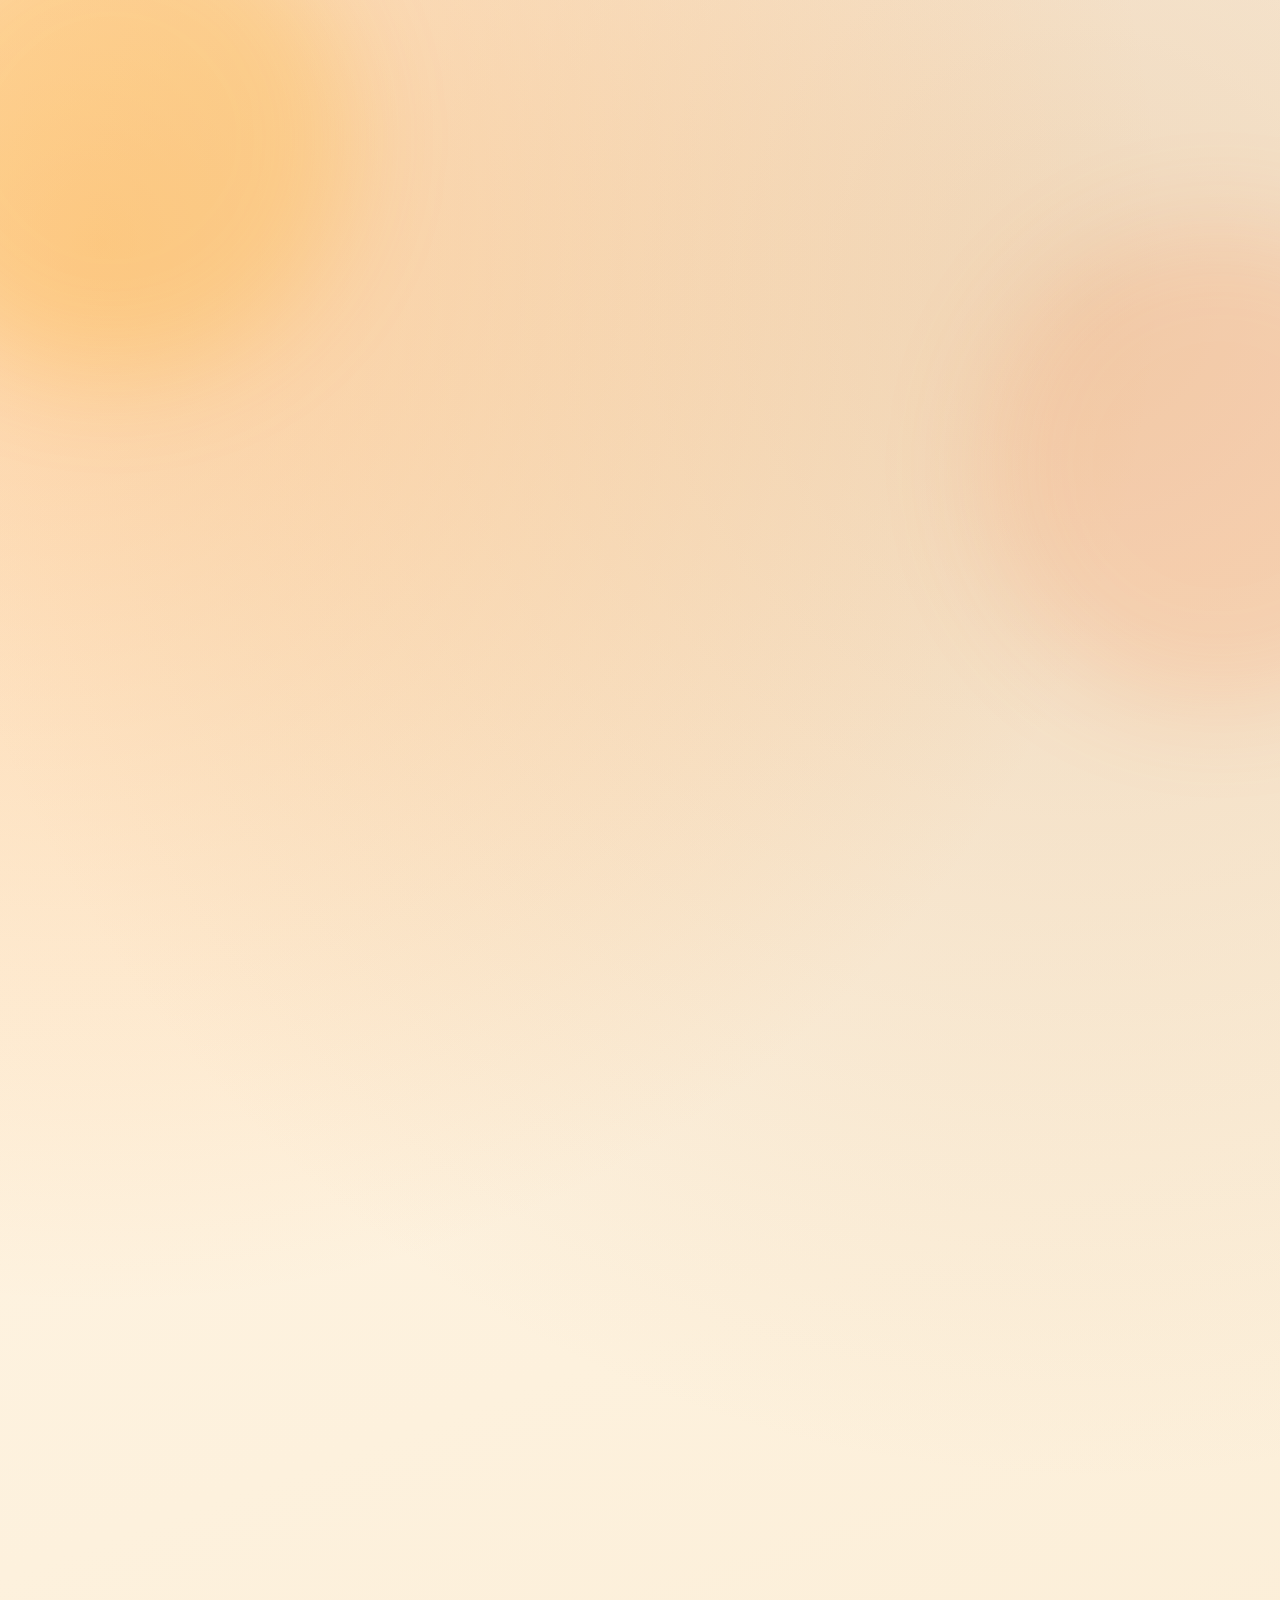
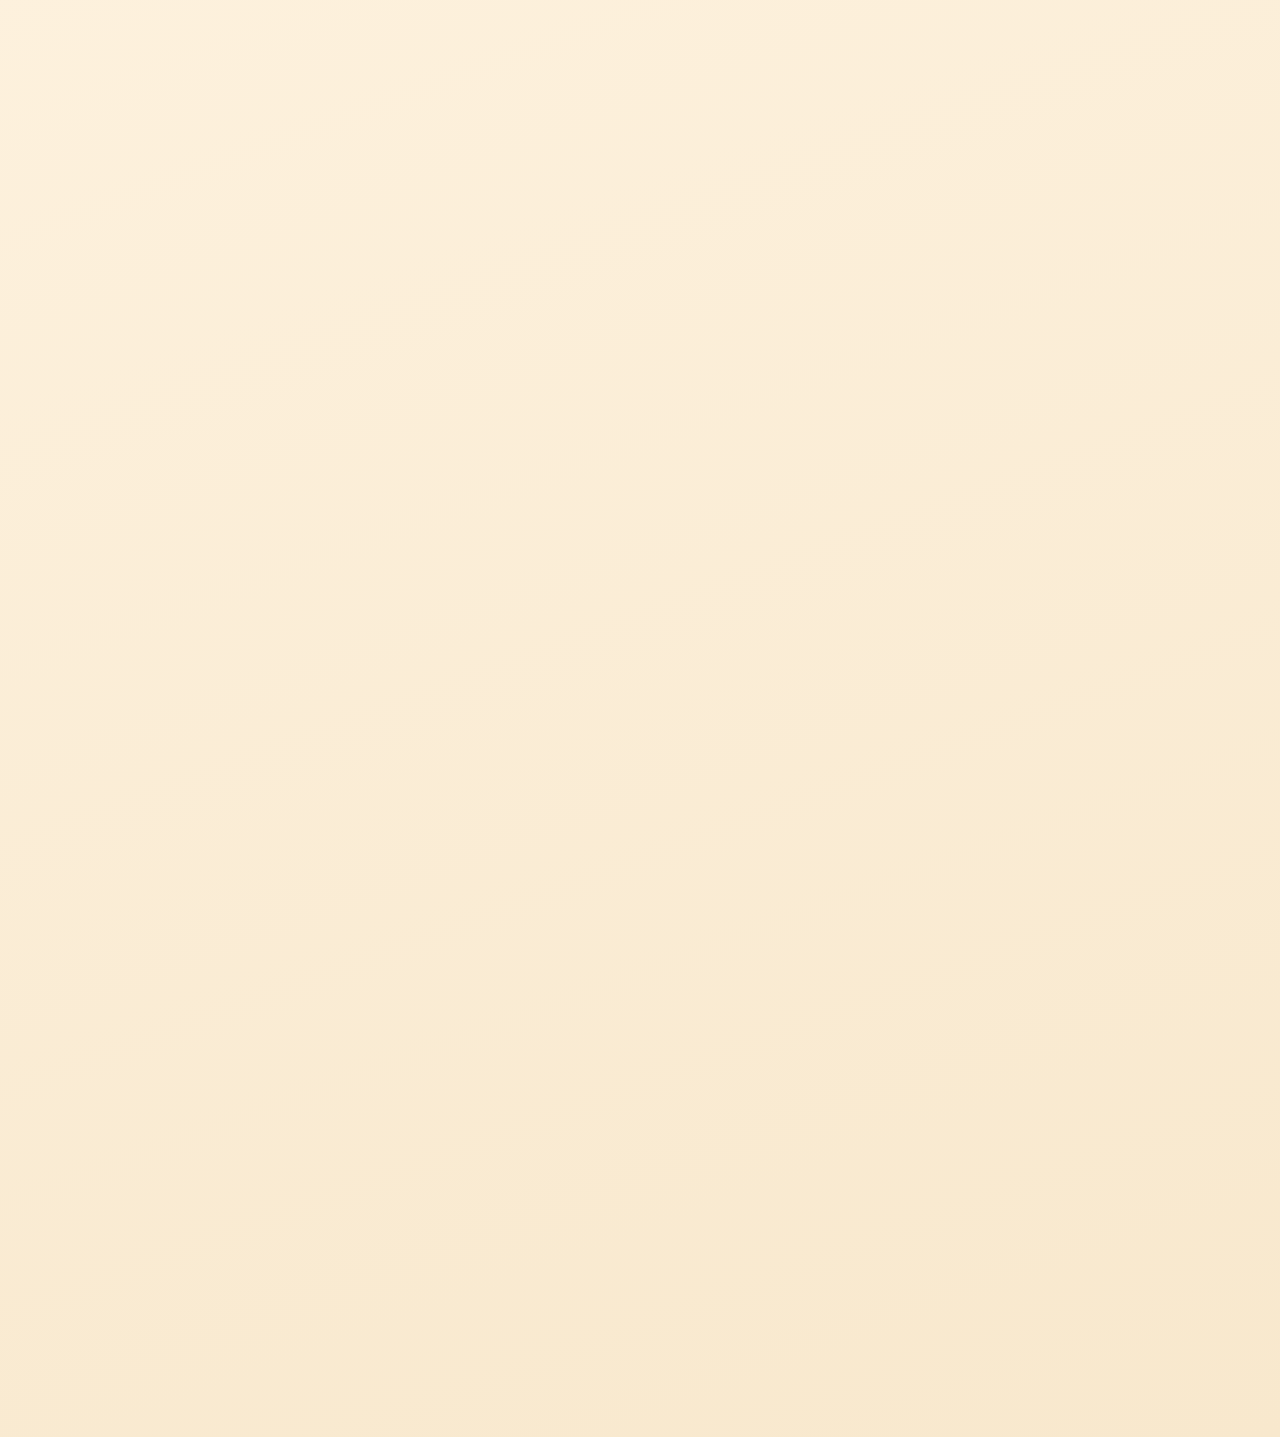
==== hatchi/index.html @ aef92189 "Update Hatchi site with new branding, banner, and social links" ====
<!DOCTYPE html>
<html lang="en">
<head>
  <meta charset="UTF-8" />
  <meta name="viewport" content="width=device-width, initial-scale=1.0" />
  <title>Hatchi | Grow your goals. Evolve your hatchi.</title>
  <meta name="description" content="Turn your goals into real progress—and bring your friends along for the ride. Watch your hatchi evolve as you stay consistent." />
  <meta property="og:title" content="Hatchi" />
  <meta property="og:description" content="Your hatchi grows when you do. Commit to daily goals, share with friends, and unlock unique traits through consistency." />
  <meta property="og:type" content="website" />
  <meta property="og:image" content="../favicon.svg" />
  <link rel="icon" href="../favicon.svg" type="image/svg+xml" />
  <link rel="preconnect" href="https://fonts.googleapis.com" />
  <link rel="preconnect" href="https://fonts.gstatic.com" crossorigin />
  <link href="https://fonts.googleapis.com/css2?family=Fredoka:wght@600;700&family=Outfit:wght@400;600;700&display=swap" rel="stylesheet" />
  <link rel="stylesheet" href="styles.css" />
</head>
<body>
  <div class="sky-glow sky-glow-a"></div>
  <div class="sky-glow sky-glow-b"></div>

  <header class="site-header reveal">
    <a class="brand" href="./">
      <span class="brand-orb"></span>
      <span>Hatchi</span>
    </a>
    <nav class="site-nav">
      <a href="./" aria-current="page">Home</a>
      <a href="support/">Support</a>
      <a class="nav-cta" href="#download">Download</a>
    </nav>
  </header>

  <main>
    <section class="hero reveal">
      <p class="eyebrow">A social goal app that grows with you</p>
      <h1>Grow your goals. Evolve your hatchi.</h1>
      <p class="hero-copy">
        Turn your goals into real progress—and bring your friends along for the ride. Watch your hatchi evolve as you stay consistent, unlock unique traits through streaks, and build momentum together.
      </p>
      <div class="hero-actions">
        <a class="btn btn-primary" id="download-android" href="https://play.google.com/store/apps/details?id=com.hatchipetpal.hatchi" target="_blank" rel="noopener noreferrer">
          Download on Android
        </a>
        <a class="btn btn-secondary" id="download-ios" href="https://testflight.apple.com/join/kSZgfY25" target="_blank" rel="noopener noreferrer">Join iOS TestFlight</a>
        <a class="btn btn-secondary" href="support/">Get Support</a>
      </div>
      <figure class="hero-banner">
        <img class="shot-image" src="../assets/images/ad1.png" alt="Hatchi main banner" loading="lazy" />
      </figure>
      <div class="hero-stat-grid">
        <article class="hero-stat">
          <h3>Commit</h3>
          <p>Turn goals into daily progress you can actually sustain.</p>
        </article>
        <article class="hero-stat">
          <h3>Share</h3>
          <p>Invite friends into shared goals and stay accountable together.</p>
        </article>
        <article class="hero-stat">
          <h3>Evolve</h3>
          <p>Your hatchi unlocks unique traits as your streaks get stronger.</p>
        </article>
      </div>
    </section>

    <section class="section reveal" id="your-journey">
      <div class="section-heading">
        <p class="eyebrow">Your journey</p>
        <h2>Build your streak</h2>
      </div>
      <div class="timeline">
        <article>
          <span>1</span>
          <h3>Create your daily goals</h3>
          <p>Build your daily list with routines and priorities that fit your real life.</p>
        </article>
        <article>
          <span>2</span>
          <h3>Invite friends</h3>
          <p>Share progress, celebrate completions, and keep each other accountable.</p>
        </article>
        <article>
          <span>3</span>
          <h3>Unlock hatchi traits</h3>
          <p>Your hatchi changes physically as you complete goals and level up.</p>
        </article>
        <article>
          <span>4</span>
          <h3>Earn room rewards</h3>
          <p>Complete daily tasks to unlock furniture and customize your space.</p>
        </article>
      </div>
    </section>

    <section class="section reveal" id="features">
      <div class="section-heading">
        <p class="eyebrow">Core features</p>
        <h2>Built for motivation that lasts</h2>
      </div>
      <div class="feature-grid">
        <article class="feature-card">
          <h3>Goal commitment</h3>
          <p>Create focused daily tasks, build streaks, and turn intent into action.</p>
        </article>
        <article class="feature-card">
          <h3>Social accountability</h3>
          <p>Share goals with friends so your progress is visible and supported.</p>
        </article>
        <article class="feature-card">
          <h3>Hatchi evolution system</h3>
          <p>Your companion changes physically as you complete goals and level up.</p>
        </article>
        <article class="feature-card">
          <h3>Room rewards</h3>
          <p>Daily consistency unlocks furniture and styles to customize your space.</p>
        </article>
      </div>
    </section>

    <section class="section reveal" id="screenshots">
      <div class="section-heading">
        <p class="eyebrow">Preview</p>
        <h2>Drop your screenshots here</h2>
      </div>
      <p class="section-intro">
        Replace these cards with your real app captures when ready.
      </p>
      <div class="gallery-grid">
        <figure class="shot-card">
          <div class="shot-placeholder">Hero screenshot</div>
          <figcaption>Home dashboard and daily flow</figcaption>
        </figure>
        <figure class="shot-card">
          <div class="shot-placeholder">Feature screenshot</div>
          <figcaption>Shared goals and social progress</figcaption>
        </figure>
        <figure class="shot-card">
          <div class="shot-placeholder">Feature screenshot</div>
          <figcaption>Hatchi evolution and trait unlocks</figcaption>
        </figure>
        <figure class="shot-card">
          <div class="shot-placeholder">Feature screenshot</div>
          <figcaption>Room customization rewards</figcaption>
        </figure>
      </div>
    </section>

    <section class="final-cta reveal">
      <h2>Build momentum with your people and your hatchi.</h2>
      <p>Start with one goal today and let your hatchi grow with every completion.</p>
      <div class="hero-actions">
        <a class="btn btn-primary" href="https://play.google.com/store/apps/details?id=com.hatchipetpal.hatchi" target="_blank" rel="noopener noreferrer">Get Hatchi on Android</a>
        <a class="btn btn-secondary" href="https://testflight.apple.com/join/kSZgfY25" target="_blank" rel="noopener noreferrer">Join iOS TestFlight</a>
      </div>
    </section>
  </main>

  <footer class="site-footer reveal">
    <p>Hatchi</p>
    <nav>
      <a href="support/">Support</a>
      <a href="privacy/">Privacy</a>
      <a href="terms/">Terms</a>
      <a href="https://www.instagram.com/hatchistudio/" target="_blank" rel="noopener noreferrer">Instagram</a>
      <a href="https://www.reddit.com/user/HatchiStudio/" target="_blank" rel="noopener noreferrer">Reddit</a>
    </nav>
  </footer>

  <script src="script.js"></script>
</body>
</html>
---- hatchi/styles.css ----
:root {
  --ink: #742e0d;
  --ink-soft: #8b3e16;
  --cream: #f5eedc;
  --sand: #fff8ea;
  --honey: #d4a574;
  --sun: #fca145;
  --ember: #ff7c3a;
  --card-shadow: 0 18px 50px rgba(116, 46, 13, 0.12);
  --line: rgba(116, 46, 13, 0.15);
}

* {
  box-sizing: border-box;
}

html,
body {
  margin: 0;
  padding: 0;
  min-height: 100%;
}

body {
  font-family: "Outfit", "Segoe UI", sans-serif;
  color: var(--ink);
  background:
    radial-gradient(circle at 8% 8%, rgba(252, 161, 69, 0.4), transparent 35%),
    radial-gradient(circle at 85% 10%, rgba(212, 165, 116, 0.35), transparent 40%),
    linear-gradient(160deg, #fff6e8 0%, #fdf1dd 45%, #f8e8cd 100%);
  line-height: 1.45;
  overflow-x: hidden;
}

h1,
h2,
h3,
.brand,
.btn,
.site-nav a {
  font-family: "Fredoka", "Trebuchet MS", sans-serif;
  font-weight: 700;
  letter-spacing: 0.01em;
}

a {
  color: inherit;
}

.sky-glow {
  position: fixed;
  width: 42vw;
  max-width: 480px;
  aspect-ratio: 1 / 1;
  border-radius: 999px;
  pointer-events: none;
  z-index: -1;
  filter: blur(50px);
  opacity: 0.5;
}

.sky-glow-a {
  top: -8vw;
  left: -10vw;
  background: rgba(255, 166, 0, 0.4);
}

.sky-glow-b {
  top: 25vh;
  right: -14vw;
  background: rgba(255, 124, 58, 0.33);
}

.site-header {
  width: min(1100px, 92vw);
  margin: 1.3rem auto 0;
  padding: 0.65rem 1rem;
  border: 1px solid var(--line);
  border-radius: 999px;
  display: flex;
  justify-content: space-between;
  align-items: center;
  background: rgba(255, 248, 234, 0.88);
  backdrop-filter: blur(6px);
}

.brand {
  display: inline-flex;
  align-items: center;
  gap: 0.6rem;
  text-decoration: none;
  font-size: 1.05rem;
}

.brand-orb {
  width: 1rem;
  height: 1rem;
  border-radius: 999px;
  background-image: url("../assets/images/app_icon.png");
  background-size: cover;
  background-position: center;
  box-shadow: 0 0 0 6px rgba(252, 161, 69, 0.18);
  border: 1px solid rgba(255, 255, 255, 0.92);
}

.site-nav {
  display: inline-flex;
  align-items: center;
  gap: 0.9rem;
}

.site-nav a {
  text-decoration: none;
  font-size: 0.95rem;
}

.site-nav a[aria-current="page"] {
  color: var(--ink-soft);
}

.nav-cta {
  background: var(--ink);
  color: #fff;
  padding: 0.55rem 0.95rem;
  border-radius: 999px;
}

main {
  width: min(1100px, 92vw);
  margin: 1.25rem auto 3rem;
}

.hero {
  background: linear-gradient(180deg, rgba(255, 252, 246, 0.95), rgba(255, 245, 226, 0.92));
  border: 1px solid var(--line);
  border-radius: 28px;
  box-shadow: var(--card-shadow);
  padding: clamp(1.5rem, 2vw, 2.2rem);
}

.eyebrow {
  margin: 0;
  text-transform: uppercase;
  letter-spacing: 0.08em;
  font-size: 0.8rem;
  color: var(--ink-soft);
  font-weight: 700;
}

h1 {
  margin: 0.55rem 0 0;
  font-size: clamp(2rem, 4vw, 3.6rem);
  line-height: 1.02;
  max-width: 16ch;
}

.hero-copy {
  margin: 1rem 0 0;
  font-size: clamp(1rem, 1.45vw, 1.18rem);
  max-width: 56ch;
}

.hero-actions {
  margin-top: 1.2rem;
  display: flex;
  flex-wrap: wrap;
  gap: 0.8rem;
}

.hero-banner {
  margin: 1rem 0 0;
}

.btn {
  text-decoration: none;
  border-radius: 12px;
  padding: 0.72rem 1.1rem;
  display: inline-flex;
  align-items: center;
  justify-content: center;
  border: 2px solid transparent;
}

.btn-primary {
  color: #fff;
  background: linear-gradient(130deg, var(--ink), #8f3b10);
}

.btn-primary:hover,
.btn-primary:focus-visible {
  transform: translateY(-1px);
}

.btn-secondary {
  border-color: var(--ink);
  background: rgba(255, 255, 255, 0.62);
}

.hero-stat-grid {
  margin-top: 1.2rem;
  display: grid;
  grid-template-columns: repeat(3, minmax(0, 1fr));
  gap: 0.8rem;
}

.hero-stat {
  border: 1px solid var(--line);
  border-radius: 18px;
  background: rgba(255, 255, 255, 0.82);
  padding: 0.9rem;
}

.hero-stat h3 {
  margin: 0;
  font-size: 1rem;
}

.hero-stat p {
  margin: 0.45rem 0 0;
  font-size: 0.94rem;
}

.section {
  margin-top: 1.4rem;
  border: 1px solid var(--line);
  border-radius: 26px;
  background: rgba(255, 249, 238, 0.9);
  box-shadow: var(--card-shadow);
  padding: clamp(1.3rem, 2vw, 2rem);
}

.section-heading h2 {
  margin: 0.35rem 0 0;
  font-size: clamp(1.4rem, 2.4vw, 2.3rem);
}

.timeline {
  margin-top: 1rem;
  display: grid;
  grid-template-columns: repeat(2, minmax(0, 1fr));
  gap: 0.9rem;
}

.timeline article {
  border-radius: 16px;
  border: 1px solid var(--line);
  background: #fff;
  padding: 0.9rem;
}

.timeline span {
  width: 2rem;
  height: 2rem;
  border-radius: 999px;
  background: linear-gradient(135deg, var(--sun), var(--ember));
  color: #fff;
  font-family: "Fredoka", "Trebuchet MS", sans-serif;
  display: inline-flex;
  align-items: center;
  justify-content: center;
}

.timeline h3 {
  margin: 0.65rem 0 0;
  font-size: 1.08rem;
}

.timeline p {
  margin: 0.45rem 0 0;
}

.feature-grid {
  margin-top: 1rem;
  display: grid;
  grid-template-columns: repeat(2, minmax(0, 1fr));
  gap: 0.9rem;
}

.feature-card {
  border: 1px solid var(--line);
  border-radius: 18px;
  background: linear-gradient(180deg, #fff, #fff8ea);
  padding: 1rem;
}

.feature-card h3 {
  margin: 0;
  font-size: 1.08rem;
}

.feature-card p {
  margin: 0.5rem 0 0;
}

.section-intro {
  margin: 0.7rem 0 0;
}

.gallery-grid {
  margin-top: 1rem;
  display: grid;
  grid-template-columns: repeat(2, minmax(0, 1fr));
  gap: 1rem;
}

.shot-card {
  margin: 0;
  border: 1px solid var(--line);
  border-radius: 18px;
  padding: 0.8rem;
  background: #fff;
}

.shot-placeholder {
  min-height: 220px;
  border-radius: 12px;
  border: 2px dashed rgba(116, 46, 13, 0.32);
  display: grid;
  place-items: center;
  font-family: "Fredoka", "Trebuchet MS", sans-serif;
  color: var(--ink-soft);
  background: linear-gradient(145deg, rgba(252, 161, 69, 0.12), rgba(212, 165, 116, 0.18));
}

.shot-image {
  width: 100%;
  height: auto;
  border-radius: 12px;
  display: block;
}

.shot-card figcaption {
  margin-top: 0.6rem;
  font-size: 0.95rem;
}

.final-cta {
  margin-top: 1.4rem;
  border: 1px solid var(--line);
  border-radius: 24px;
  padding: 1.4rem;
  background: linear-gradient(135deg, rgba(252, 161, 69, 0.22), rgba(255, 124, 58, 0.18));
  text-align: center;
}

.final-cta h2 {
  margin: 0;
  font-size: clamp(1.35rem, 2vw, 2.2rem);
}

.final-cta p {
  margin: 0.65rem auto 1rem;
  max-width: 60ch;
}

.site-footer {
  width: min(1100px, 92vw);
  margin: 0 auto 2rem;
  border-top: 1px solid var(--line);
  padding-top: 0.9rem;
  display: flex;
  justify-content: space-between;
  align-items: center;
  gap: 1rem;
  flex-wrap: wrap;
}

.site-footer p {
  margin: 0;
  font-family: "Fredoka", "Trebuchet MS", sans-serif;
}

.site-footer nav {
  display: inline-flex;
  gap: 0.9rem;
  flex-wrap: wrap;
}

.site-footer nav a {
  text-decoration: none;
  border-bottom: 1px solid transparent;
}

.site-footer nav a:hover,
.site-footer nav a:focus-visible {
  border-bottom-color: var(--ink);
}

.support-main {
  width: min(1100px, 92vw);
  margin: 1.25rem auto 3rem;
}

.support-hero {
  margin-bottom: 1.25rem;
}

.support-contact-grid {
  margin-top: 1rem;
  display: grid;
  grid-template-columns: repeat(2, minmax(0, 1fr));
  gap: 0.9rem;
}

.support-contact-grid article {
  border: 1px solid var(--line);
  border-radius: 16px;
  background: #fff;
  padding: 0.95rem;
}

.support-contact-grid h2 {
  margin: 0;
  font-size: 1.1rem;
}

.support-contact-grid p {
  margin: 0.55rem 0 0;
}

.faq-list {
  margin-top: 1rem;
  display: grid;
  gap: 0.8rem;
}

.faq-list details {
  border: 1px solid var(--line);
  border-radius: 14px;
  background: #fff;
  padding: 0.75rem 0.9rem;
}

.faq-list summary {
  cursor: pointer;
  font-family: "Fredoka", "Trebuchet MS", sans-serif;
}

.faq-list p {
  margin: 0.7rem 0 0;
}

.reveal {
  opacity: 0;
  transform: translateY(16px);
  transition: opacity 420ms ease, transform 420ms ease;
}

.reveal.in-view {
  opacity: 1;
  transform: translateY(0);
}

@media (max-width: 960px) {
  .hero-stat-grid,
  .timeline,
  .feature-grid,
  .gallery-grid,
  .support-contact-grid {
    grid-template-columns: 1fr;
  }

  .site-header {
    border-radius: 20px;
    flex-direction: column;
    align-items: flex-start;
    gap: 0.7rem;
  }

  .site-nav {
    flex-wrap: wrap;
  }
}

@media (max-width: 540px) {
  .site-nav a {
    font-size: 0.9rem;
  }

  .btn {
    width: 100%;
  }

  .shot-placeholder {
    min-height: 180px;
  }
}
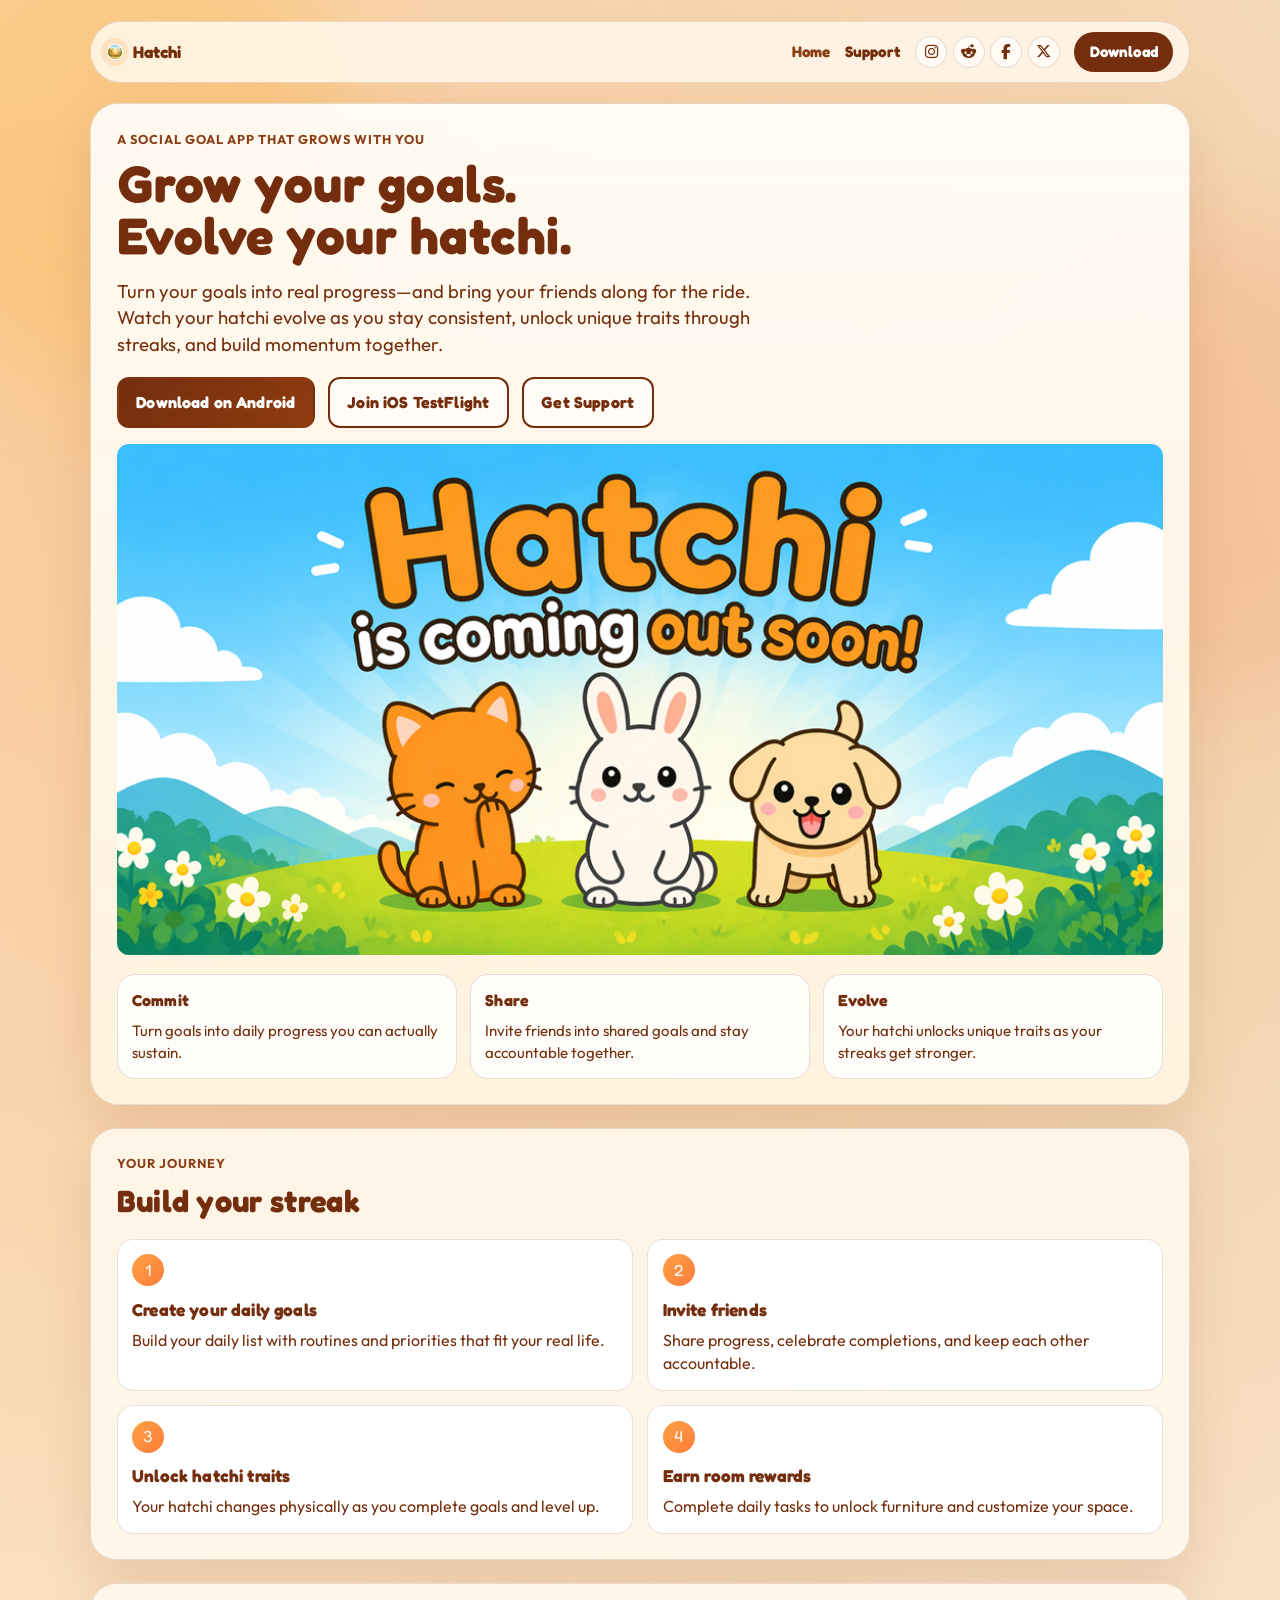
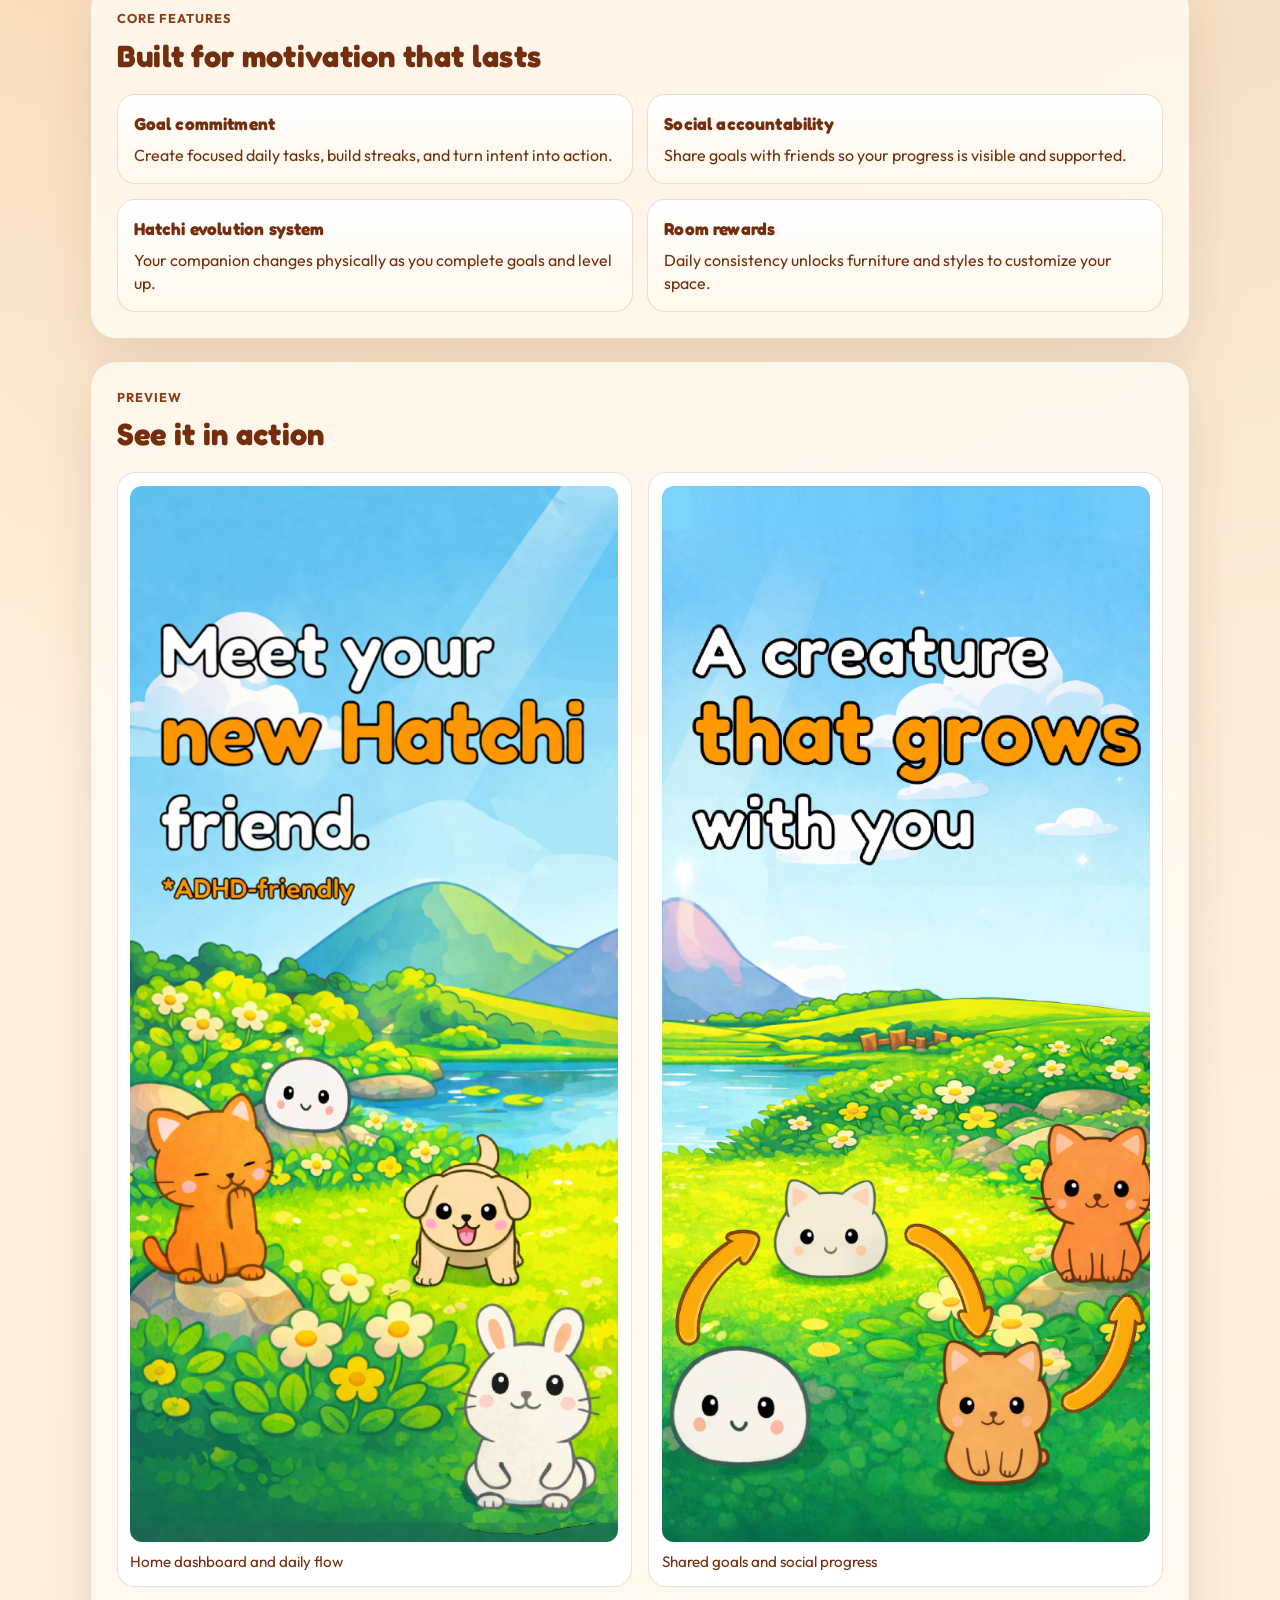
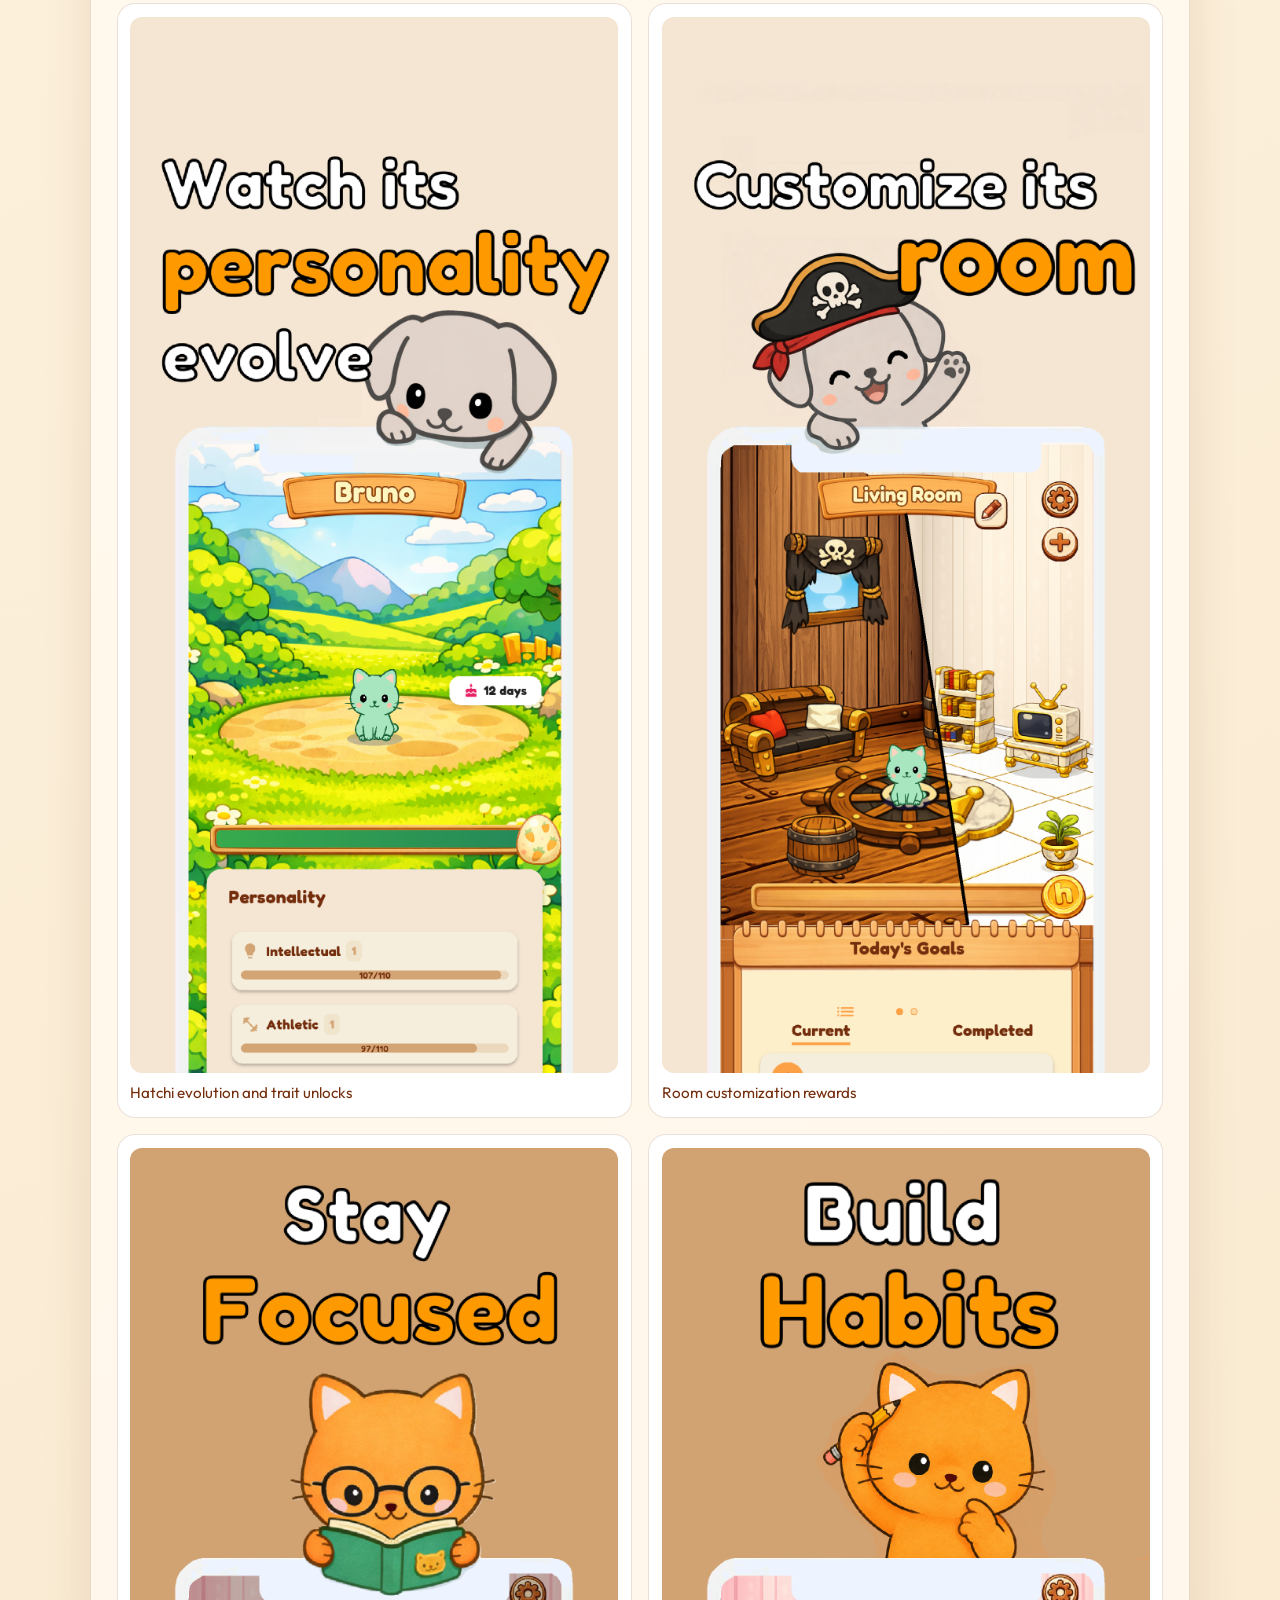
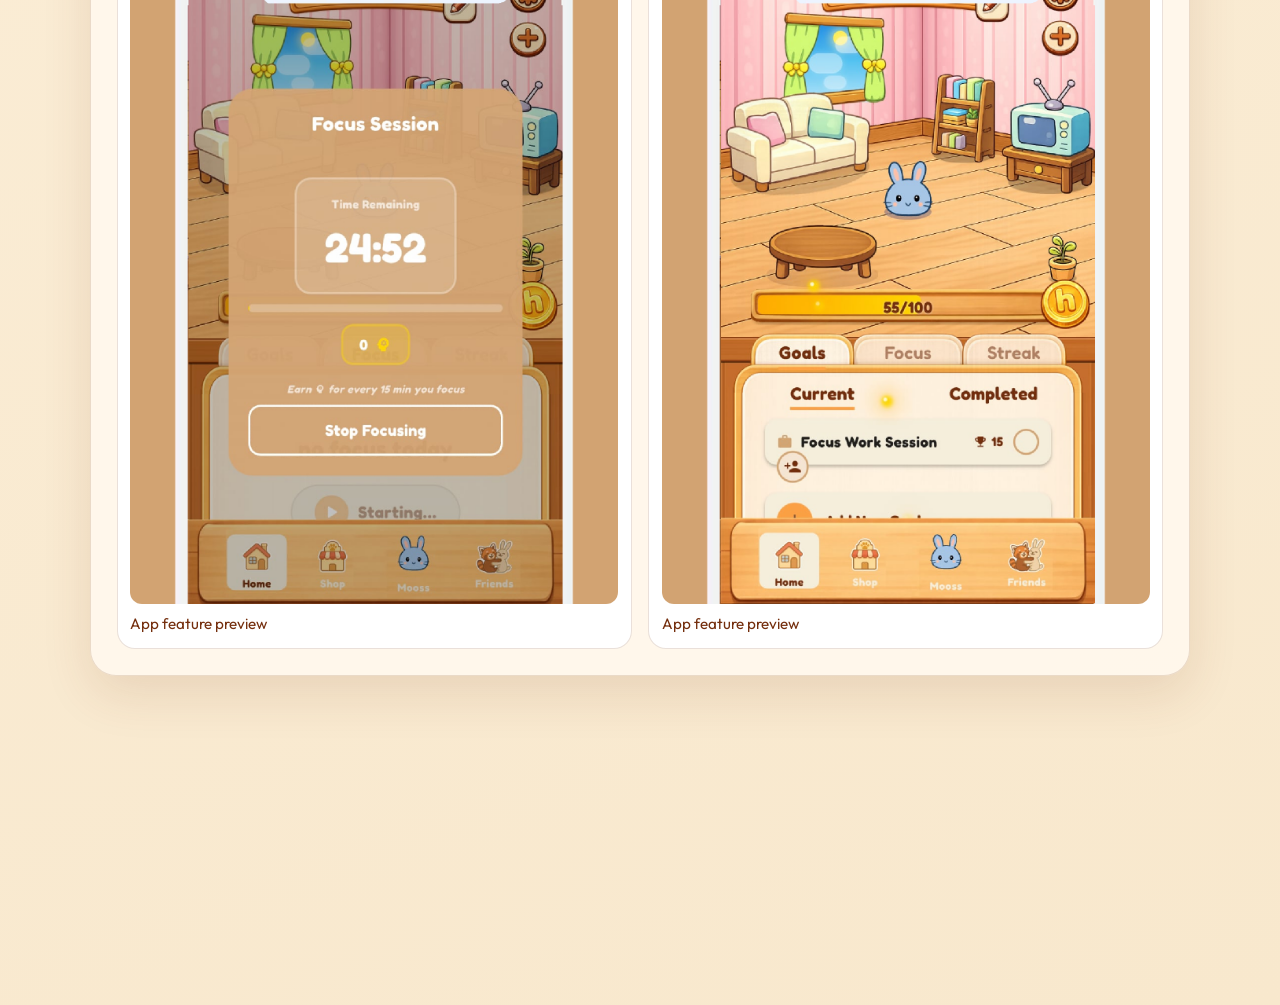
==== commit 9925d86f: "Modernise site: social icons, hamburger menu, warm palette, scroll-to-top, SEO meta, screenshots" ====
--- a/hatchi/index.html
+++ b/hatchi/index.html
@@ -5,15 +5,23 @@
   <meta name="viewport" content="width=device-width, initial-scale=1.0" />
   <title>Hatchi | Grow your goals. Evolve your hatchi.</title>
   <meta name="description" content="Turn your goals into real progress—and bring your friends along for the ride. Watch your hatchi evolve as you stay consistent." />
+  <link rel="canonical" href="https://welcome.hatchistudio.com/hatchi/" />
   <meta property="og:title" content="Hatchi" />
   <meta property="og:description" content="Your hatchi grows when you do. Commit to daily goals, share with friends, and unlock unique traits through consistency." />
   <meta property="og:type" content="website" />
-  <meta property="og:image" content="../favicon.svg" />
+  <meta property="og:url" content="https://welcome.hatchistudio.com/hatchi/" />
+  <meta property="og:image" content="https://welcome.hatchistudio.com/favicon.svg" />
+  <meta name="twitter:card" content="summary_large_image" />
+  <meta name="twitter:title" content="Hatchi | Grow your goals. Evolve your hatchi." />
+  <meta name="twitter:description" content="Turn your goals into real progress—and bring your friends along for the ride. Watch your hatchi evolve as you stay consistent." />
+  <meta name="twitter:image" content="https://welcome.hatchistudio.com/favicon.svg" />
   <link rel="icon" href="../favicon.svg" type="image/svg+xml" />
   <link rel="preconnect" href="https://fonts.googleapis.com" />
   <link rel="preconnect" href="https://fonts.gstatic.com" crossorigin />
   <link href="https://fonts.googleapis.com/css2?family=Fredoka:wght@600;700&family=Outfit:wght@400;600;700&display=swap" rel="stylesheet" />
+  <link rel="stylesheet" href="https://cdnjs.cloudflare.com/ajax/libs/font-awesome/6.7.2/css/all.min.css" crossorigin="anonymous" referrerpolicy="no-referrer" />
   <link rel="stylesheet" href="styles.css" />
+  <link rel="stylesheet" href="../shared.css" />
 </head>
 <body>
   <div class="sky-glow sky-glow-a"></div>
@@ -27,8 +35,17 @@
     <nav class="site-nav">
       <a href="./" aria-current="page">Home</a>
       <a href="support/">Support</a>
+      <div class="social-icons">
+        <a class="social-icon si-instagram" href="https://www.instagram.com/hatchistudio/" target="_blank" rel="noopener noreferrer" aria-label="Instagram"><i class="fab fa-instagram"></i></a>
+        <a class="social-icon si-reddit" href="https://www.reddit.com/user/HatchiStudio/" target="_blank" rel="noopener noreferrer" aria-label="Reddit"><i class="fab fa-reddit-alien"></i></a>
+        <a class="social-icon si-facebook" href="https://www.facebook.com/profile.php?id=61589714715978" target="_blank" rel="noopener noreferrer" aria-label="Facebook"><i class="fab fa-facebook-f"></i></a>
+        <a class="social-icon si-x" href="https://x.com/HatchiStudioX" target="_blank" rel="noopener noreferrer" aria-label="X"><i class="fab fa-x-twitter"></i></a>
+      </div>
       <a class="nav-cta" href="#download">Download</a>
     </nav>
+    <button class="nav-toggle" aria-label="Open navigation menu" aria-expanded="false">
+      <span></span><span></span><span></span>
+    </button>
   </header>
 
   <main>
@@ -121,27 +138,32 @@
     <section class="section reveal" id="screenshots">
       <div class="section-heading">
         <p class="eyebrow">Preview</p>
-        <h2>Drop your screenshots here</h2>
+        <h2>See it in action</h2>
       </div>
-      <p class="section-intro">
-        Replace these cards with your real app captures when ready.
-      </p>
       <div class="gallery-grid">
         <figure class="shot-card">
-          <div class="shot-placeholder">Hero screenshot</div>
+          <img class="shot-image" src="../assets/images/screenshot1.png" alt="Home dashboard and daily flow" loading="lazy" />
           <figcaption>Home dashboard and daily flow</figcaption>
         </figure>
         <figure class="shot-card">
-          <div class="shot-placeholder">Feature screenshot</div>
+          <img class="shot-image" src="../assets/images/screenshot2.png" alt="Shared goals and social progress" loading="lazy" />
           <figcaption>Shared goals and social progress</figcaption>
         </figure>
         <figure class="shot-card">
-          <div class="shot-placeholder">Feature screenshot</div>
+          <img class="shot-image" src="../assets/images/screenshot3.png" alt="Hatchi evolution and trait unlocks" loading="lazy" />
           <figcaption>Hatchi evolution and trait unlocks</figcaption>
         </figure>
         <figure class="shot-card">
-          <div class="shot-placeholder">Feature screenshot</div>
+          <img class="shot-image" src="../assets/images/screenshot4.png" alt="Room customization rewards" loading="lazy" />
           <figcaption>Room customization rewards</figcaption>
+        </figure>
+        <figure class="shot-card">
+          <img class="shot-image" src="../assets/images/screenshot5.png" alt="App feature preview" loading="lazy" />
+          <figcaption>App feature preview</figcaption>
+        </figure>
+        <figure class="shot-card">
+          <img class="shot-image" src="../assets/images/screenshot6.png" alt="App feature preview" loading="lazy" />
+          <figcaption>App feature preview</figcaption>
         </figure>
       </div>
     </section>
@@ -158,15 +180,17 @@
 
   <footer class="site-footer reveal">
     <p>Hatchi</p>
-    <nav>
+    <nav id="follow-us">
       <a href="support/">Support</a>
       <a href="privacy/">Privacy</a>
       <a href="terms/">Terms</a>
       <a href="https://www.instagram.com/hatchistudio/" target="_blank" rel="noopener noreferrer">Instagram</a>
       <a href="https://www.reddit.com/user/HatchiStudio/" target="_blank" rel="noopener noreferrer">Reddit</a>
+      <a href="https://www.facebook.com/profile.php?id=61589714715978" target="_blank" rel="noopener noreferrer">Facebook</a>
     </nav>
   </footer>
 
-  <script src="script.js"></script>
+  <button class="scroll-top" aria-label="Scroll to top"><i class="fas fa-arrow-up"></i></button>
+  <script src="../shared.js"></script>
 </body>
 </html>
--- a/hatchi/styles.css
+++ b/hatchi/styles.css
@@ -82,6 +82,9 @@
   align-items: center;
   background: rgba(255, 248, 234, 0.88);
   backdrop-filter: blur(6px);
+  position: sticky;
+  top: 1rem;
+  z-index: 100;
 }
 
 .brand {
--- a/shared.css
+++ b/shared.css
@@ -0,0 +1,166 @@
+/* ══════════════════════════════════════════════════════
+   shared.css — social icons · hamburger menu · scroll-top
+   Included by every page on the site.
+   ══════════════════════════════════════════════════════ */
+
+/* ── Social icon group in nav ─────────────────────── */
+.social-icons {
+  display: inline-flex;
+  align-items: center;
+  gap: 0.35rem;
+}
+
+.social-icon {
+  display: inline-flex;
+  align-items: center;
+  justify-content: center;
+  width: 2rem;
+  height: 2rem;
+  border-radius: 999px;
+  text-decoration: none;
+  font-size: 0.88rem;
+  transition: transform 150ms ease, background 150ms ease, color 150ms ease, border-color 150ms ease;
+  border: 1px solid var(--line, rgba(116, 46, 13, 0.15));
+  background: rgba(255, 255, 255, 0.6);
+  color: var(--ink, #742e0d);
+}
+
+.social-icon:hover,
+.social-icon:focus-visible {
+  transform: translateY(-2px);
+}
+
+.social-icon.si-instagram:hover,
+.social-icon.si-instagram:focus-visible {
+  background: #e1306c;
+  color: #fff;
+  border-color: #e1306c;
+}
+
+.social-icon.si-reddit:hover,
+.social-icon.si-reddit:focus-visible {
+  background: #ff4500;
+  color: #fff;
+  border-color: #ff4500;
+}
+
+.social-icon.si-facebook:hover,
+.social-icon.si-facebook:focus-visible {
+  background: #1877f2;
+  color: #fff;
+  border-color: #1877f2;
+}
+
+.social-icon.si-x:hover,
+.social-icon.si-x:focus-visible {
+  background: #000;
+  color: #fff;
+  border-color: #000;
+}
+
+/* ── Hamburger toggle button ──────────────────────── */
+.nav-toggle {
+  display: none;
+  flex-direction: column;
+  justify-content: center;
+  gap: 5px;
+  width: 2.2rem;
+  height: 2.2rem;
+  padding: 0.3rem;
+  border: 1px solid var(--line, rgba(116, 46, 13, 0.15));
+  background: rgba(255, 255, 255, 0.6);
+  border-radius: 8px;
+  cursor: pointer;
+  flex-shrink: 0;
+}
+
+.nav-toggle span {
+  display: block;
+  height: 2px;
+  background: var(--ink, #742e0d);
+  border-radius: 2px;
+  transition: transform 250ms ease, opacity 250ms ease;
+}
+
+/* Hamburger → X animation when nav is open */
+.nav-open .nav-toggle span:nth-child(1) {
+  transform: translateY(7px) rotate(45deg);
+}
+
+.nav-open .nav-toggle span:nth-child(2) {
+  opacity: 0;
+}
+
+.nav-open .nav-toggle span:nth-child(3) {
+  transform: translateY(-7px) rotate(-45deg);
+}
+
+/* ── Mobile nav drawer ────────────────────────────── */
+@media (max-width: 768px) {
+  .nav-toggle {
+    display: flex;
+  }
+
+  /* Allow header to wrap so nav appears below brand row */
+  .site-header {
+    flex-wrap: wrap;
+    border-radius: 16px !important;
+  }
+
+  /* Hide nav by default on mobile */
+  .site-nav {
+    display: none;
+    width: 100%;
+    flex-direction: column;
+    align-items: flex-start;
+    gap: 0.6rem;
+    padding-top: 0.75rem;
+    margin-top: 0.5rem;
+    border-top: 1px solid var(--line, rgba(116, 46, 13, 0.15));
+  }
+
+  /* Show nav when header has .nav-open */
+  .nav-open .site-nav {
+    display: flex;
+  }
+
+  .nav-cta {
+    align-self: flex-start;
+  }
+
+  .social-icons {
+    margin-top: 0.1rem;
+  }
+}
+
+/* ── Scroll-to-top button ─────────────────────────── */
+.scroll-top {
+  position: fixed;
+  bottom: 1.5rem;
+  right: 1.5rem;
+  width: 2.8rem;
+  height: 2.8rem;
+  border-radius: 999px;
+  background: var(--ink, #742e0d);
+  color: #fff;
+  border: none;
+  cursor: pointer;
+  font-size: 1rem;
+  display: flex;
+  align-items: center;
+  justify-content: center;
+  opacity: 0;
+  pointer-events: none;
+  transition: opacity 250ms ease, transform 250ms ease;
+  z-index: 200;
+  box-shadow: 0 4px 16px rgba(116, 46, 13, 0.25);
+}
+
+.scroll-top.visible {
+  opacity: 1;
+  pointer-events: auto;
+}
+
+.scroll-top:hover {
+  transform: translateY(-2px);
+}
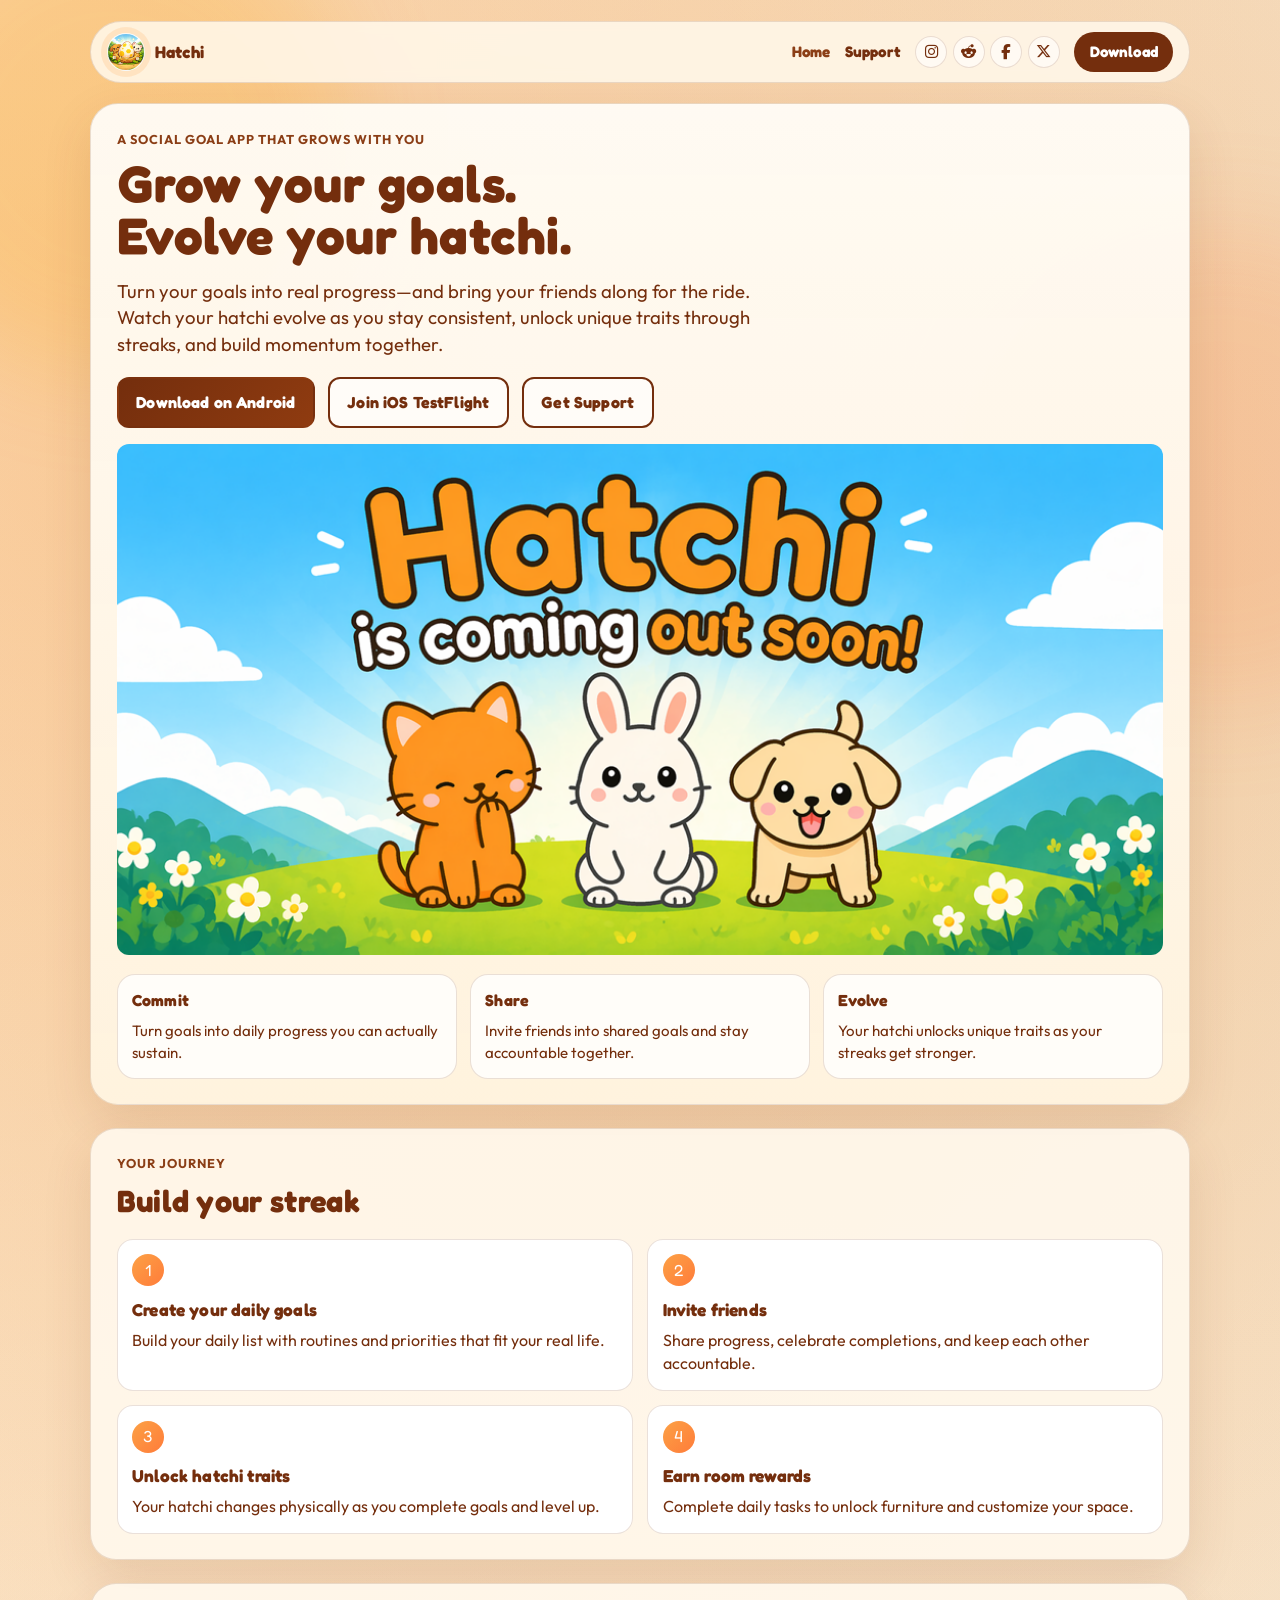
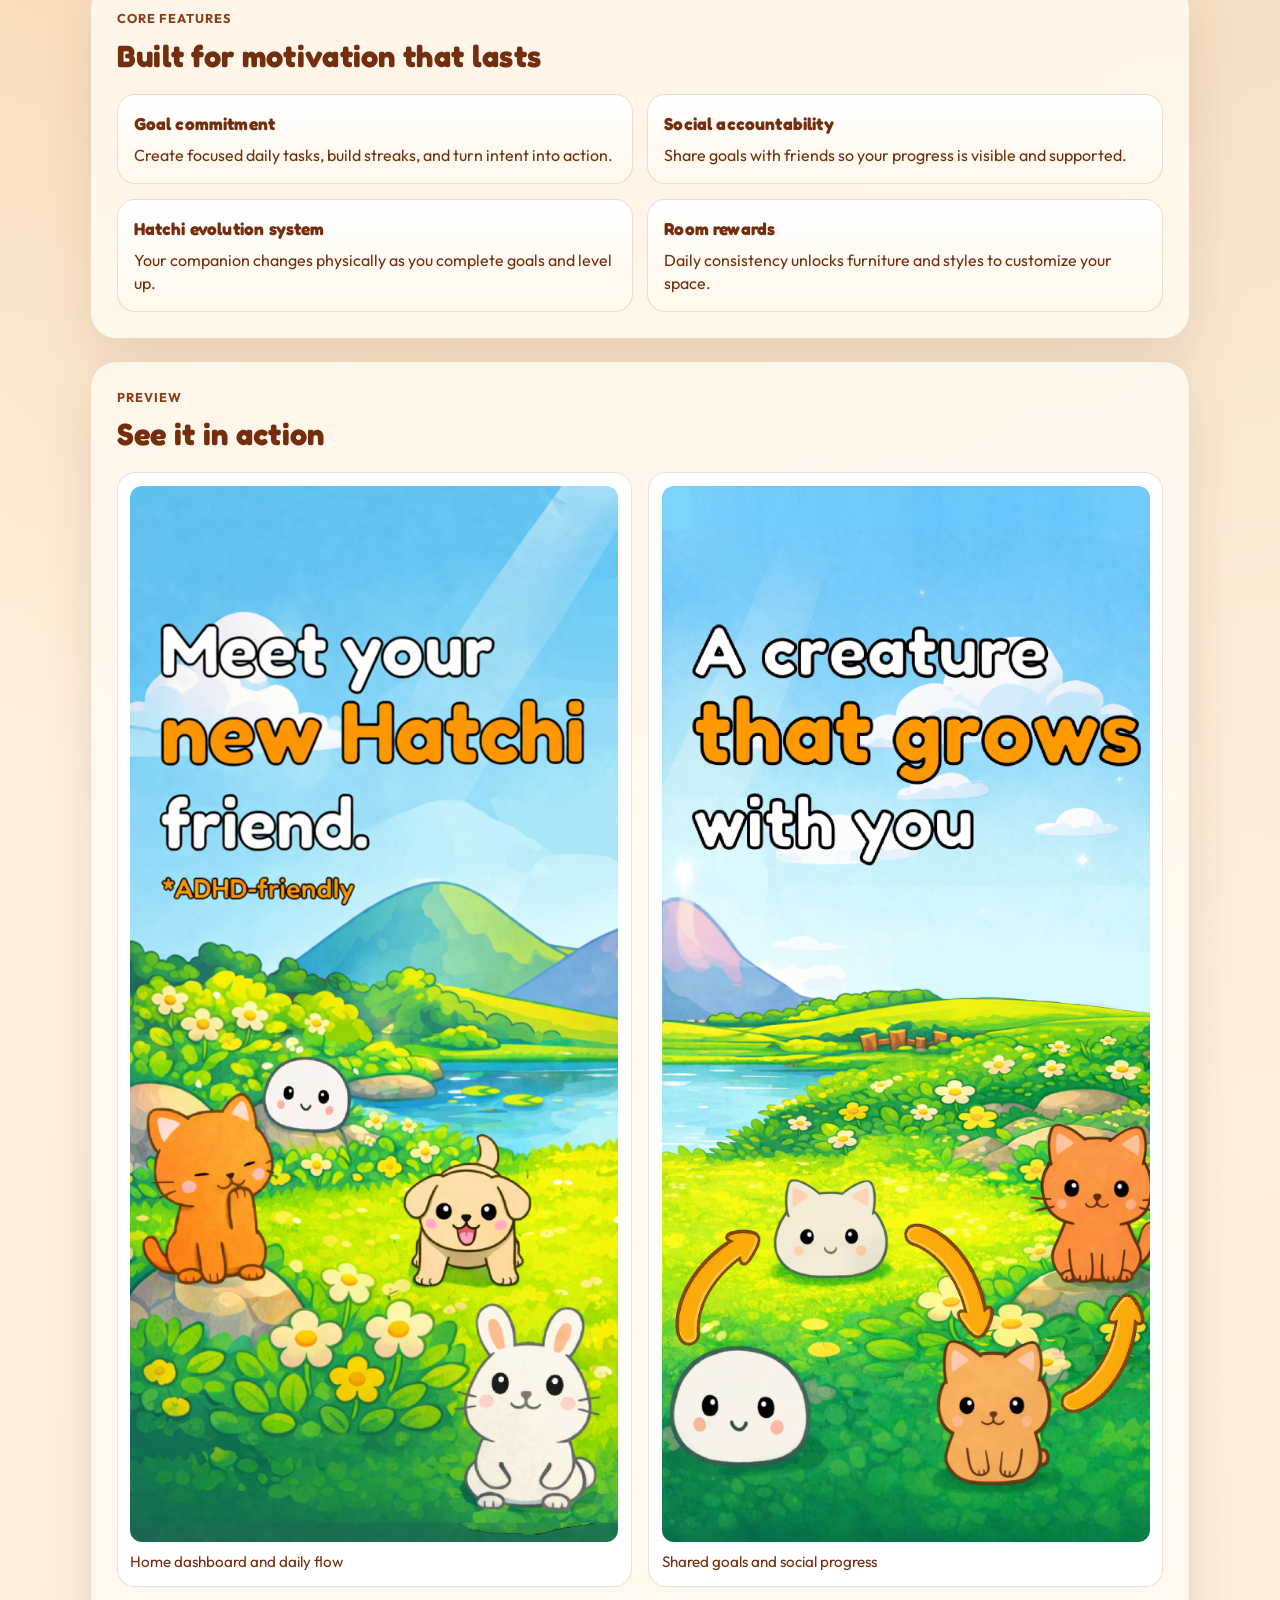
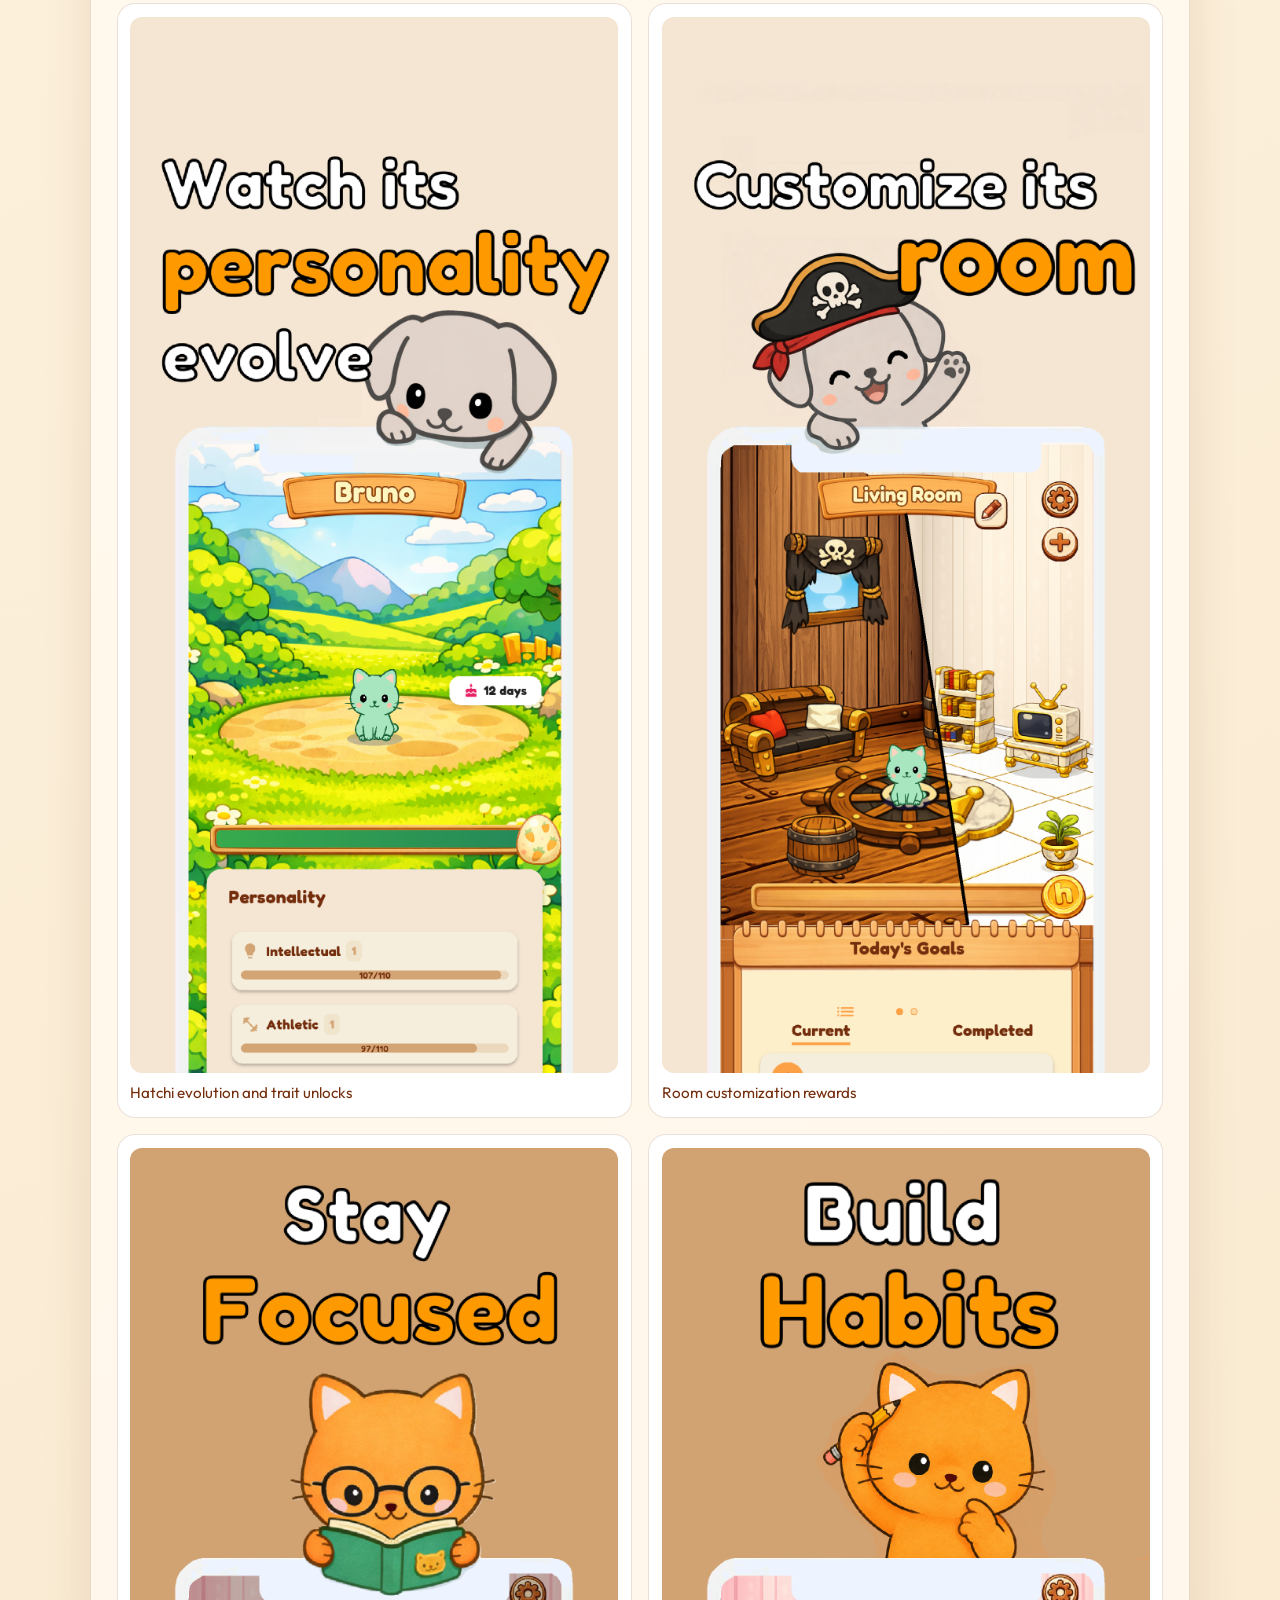
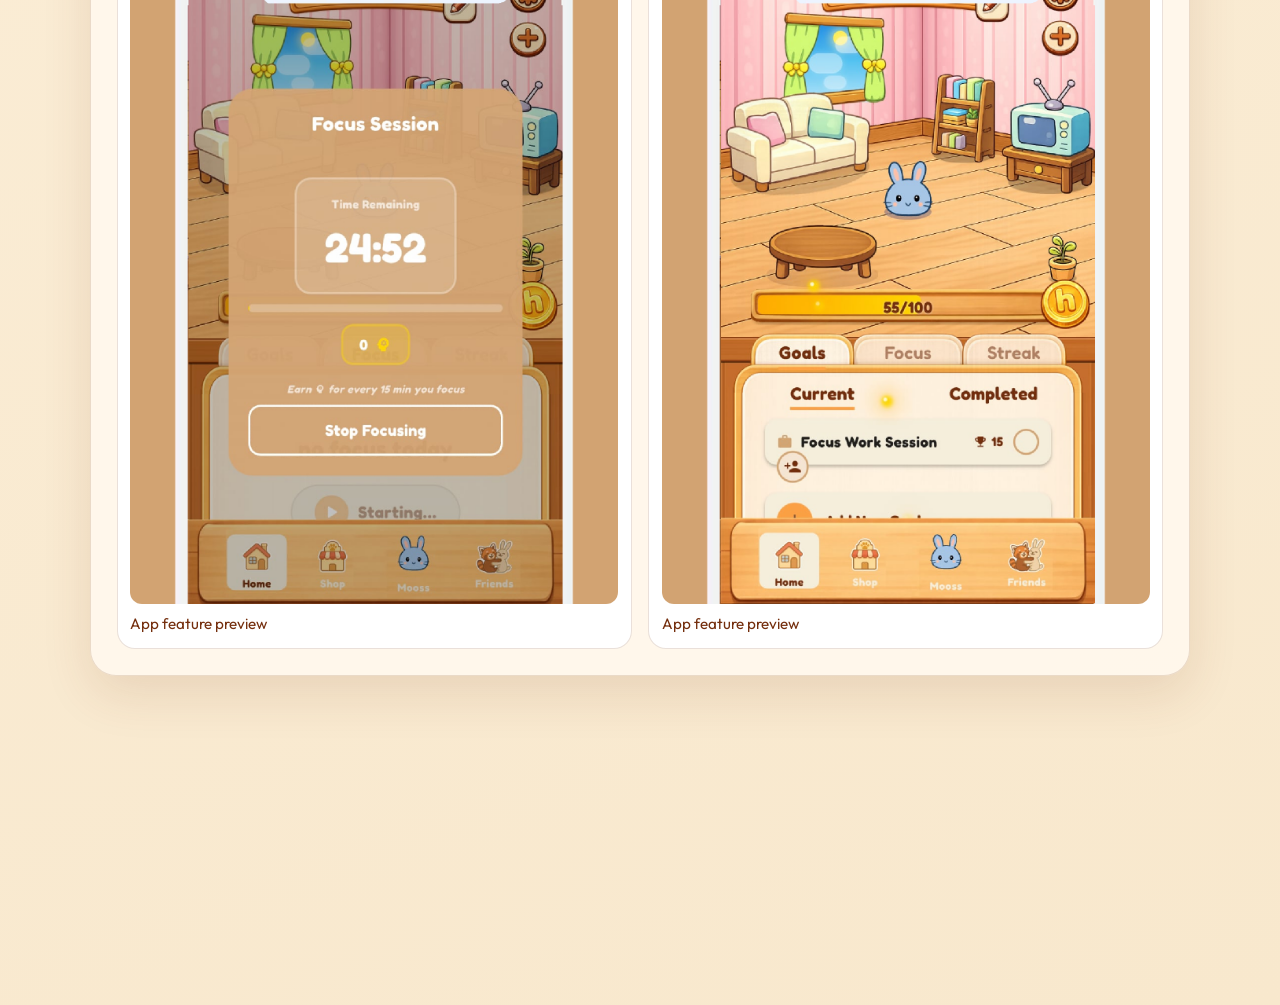
==== commit ca1163a3: "Use app_icon.png as favicon; enlarge brand-orb to 2.4rem" ====
--- a/hatchi/index.html
+++ b/hatchi/index.html
@@ -15,7 +15,7 @@
   <meta name="twitter:title" content="Hatchi | Grow your goals. Evolve your hatchi." />
   <meta name="twitter:description" content="Turn your goals into real progress—and bring your friends along for the ride. Watch your hatchi evolve as you stay consistent." />
   <meta name="twitter:image" content="https://welcome.hatchistudio.com/favicon.svg" />
-  <link rel="icon" href="../favicon.svg" type="image/svg+xml" />
+  <link rel="icon" href="../assets/images/app_icon.png" type="image/png" />
   <link rel="preconnect" href="https://fonts.googleapis.com" />
   <link rel="preconnect" href="https://fonts.gstatic.com" crossorigin />
   <link href="https://fonts.googleapis.com/css2?family=Fredoka:wght@600;700&family=Outfit:wght@400;600;700&display=swap" rel="stylesheet" />
--- a/hatchi/styles.css
+++ b/hatchi/styles.css
@@ -96,8 +96,8 @@
 }
 
 .brand-orb {
-  width: 1rem;
-  height: 1rem;
+  width: 2.4rem;
+  height: 2.4rem;
   border-radius: 999px;
   background-image: url("../assets/images/app_icon.png");
   background-size: cover;
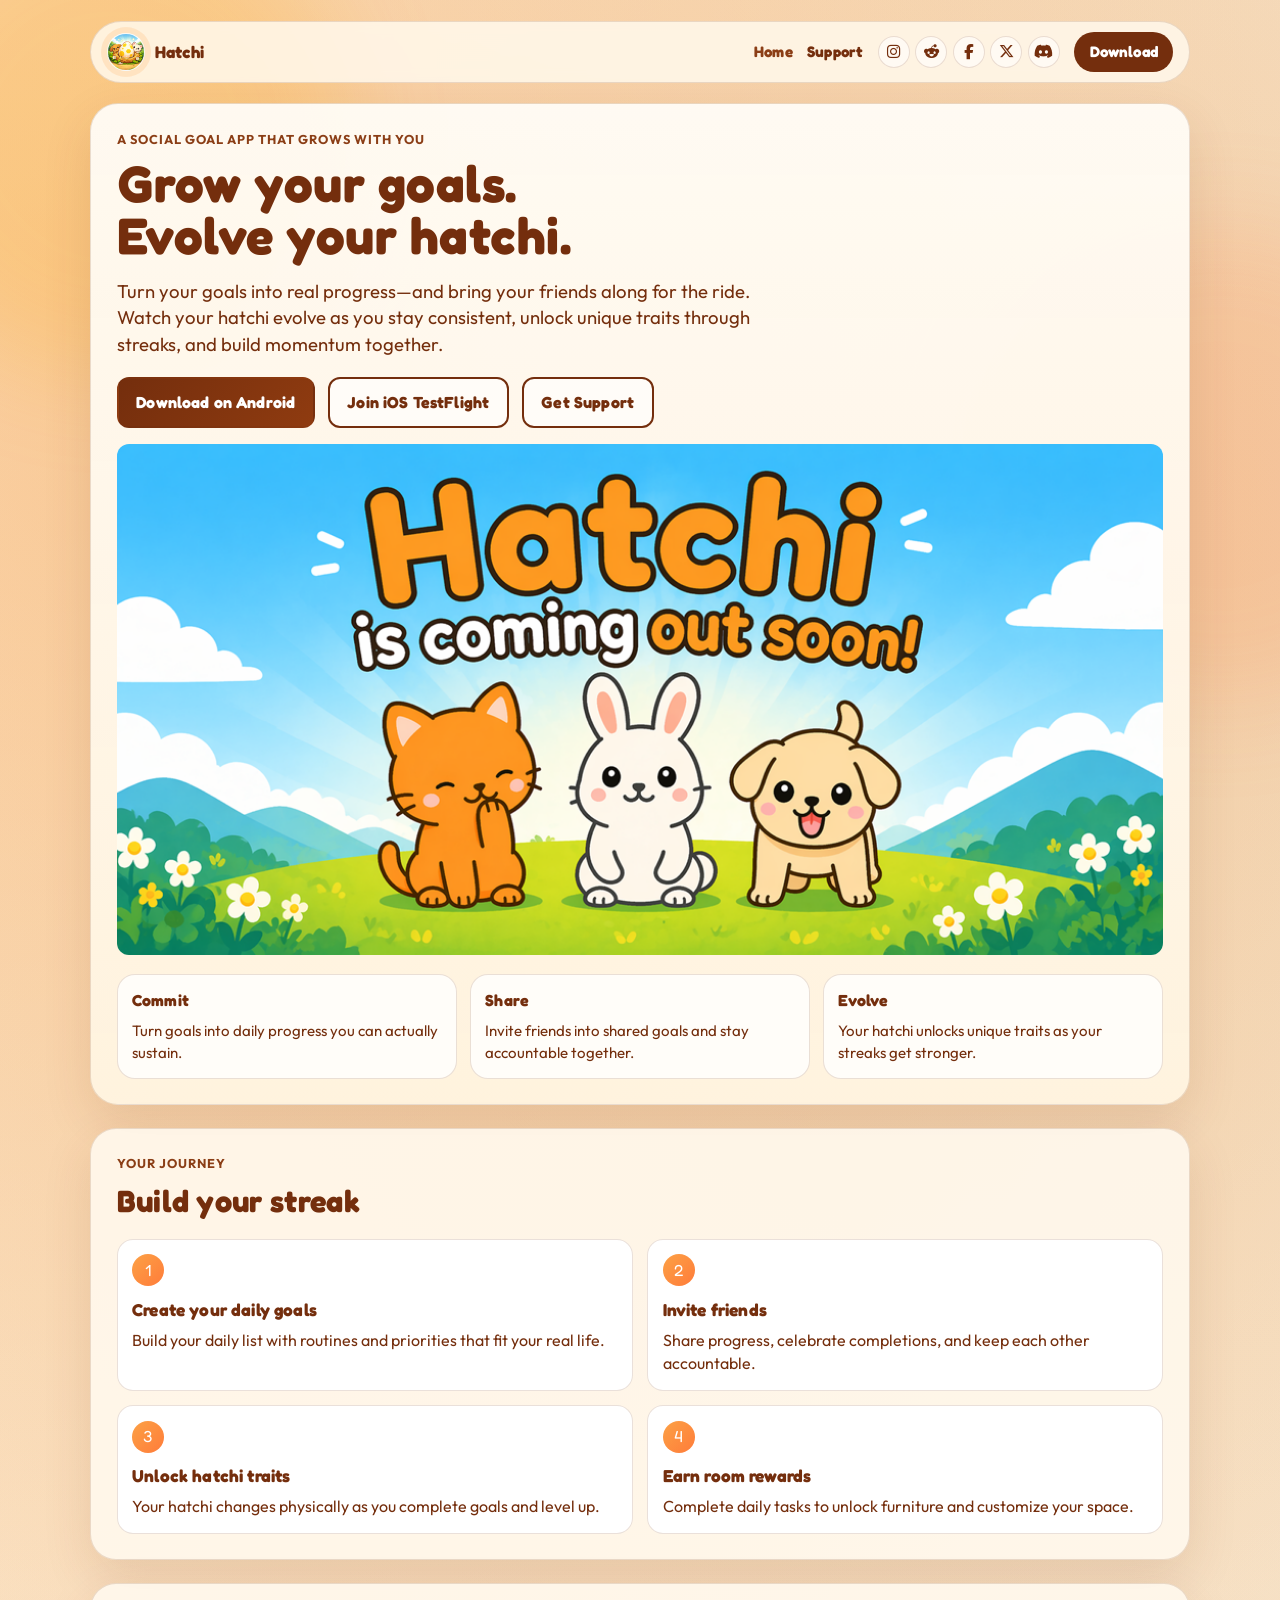
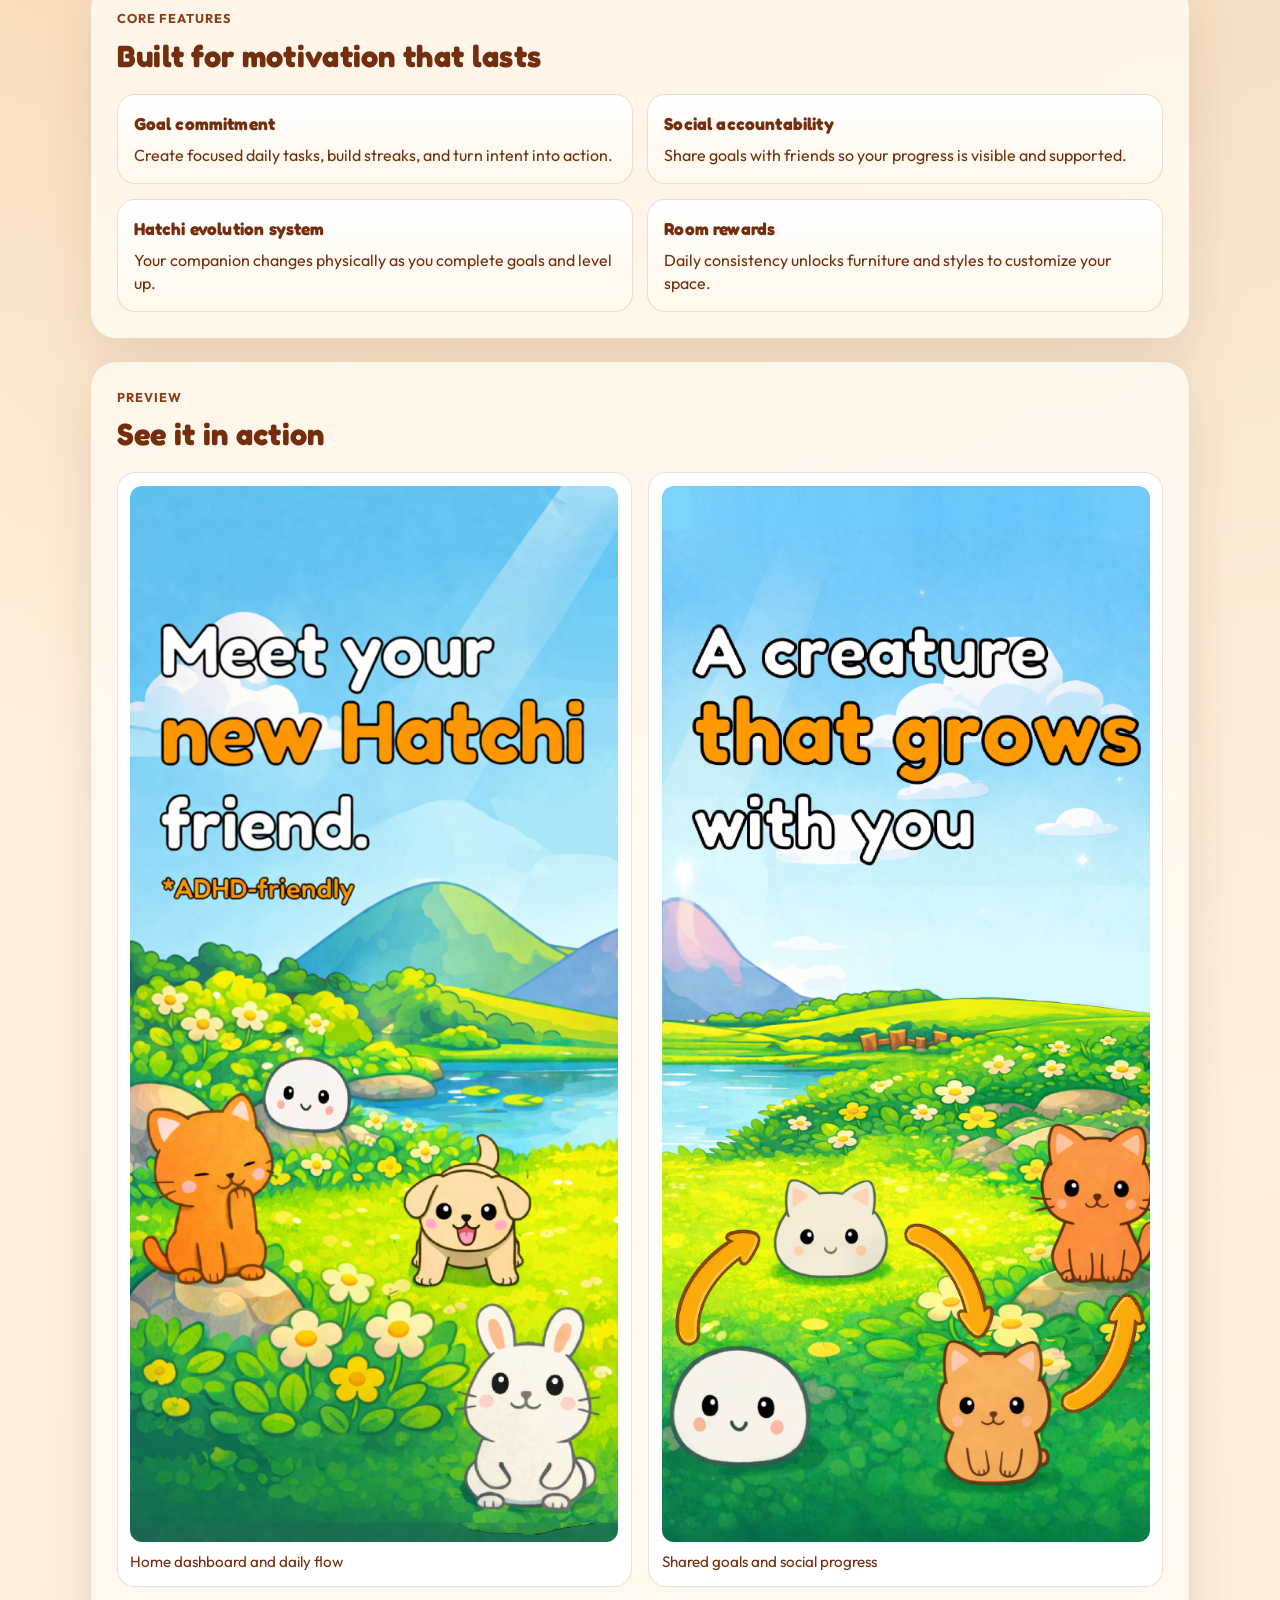
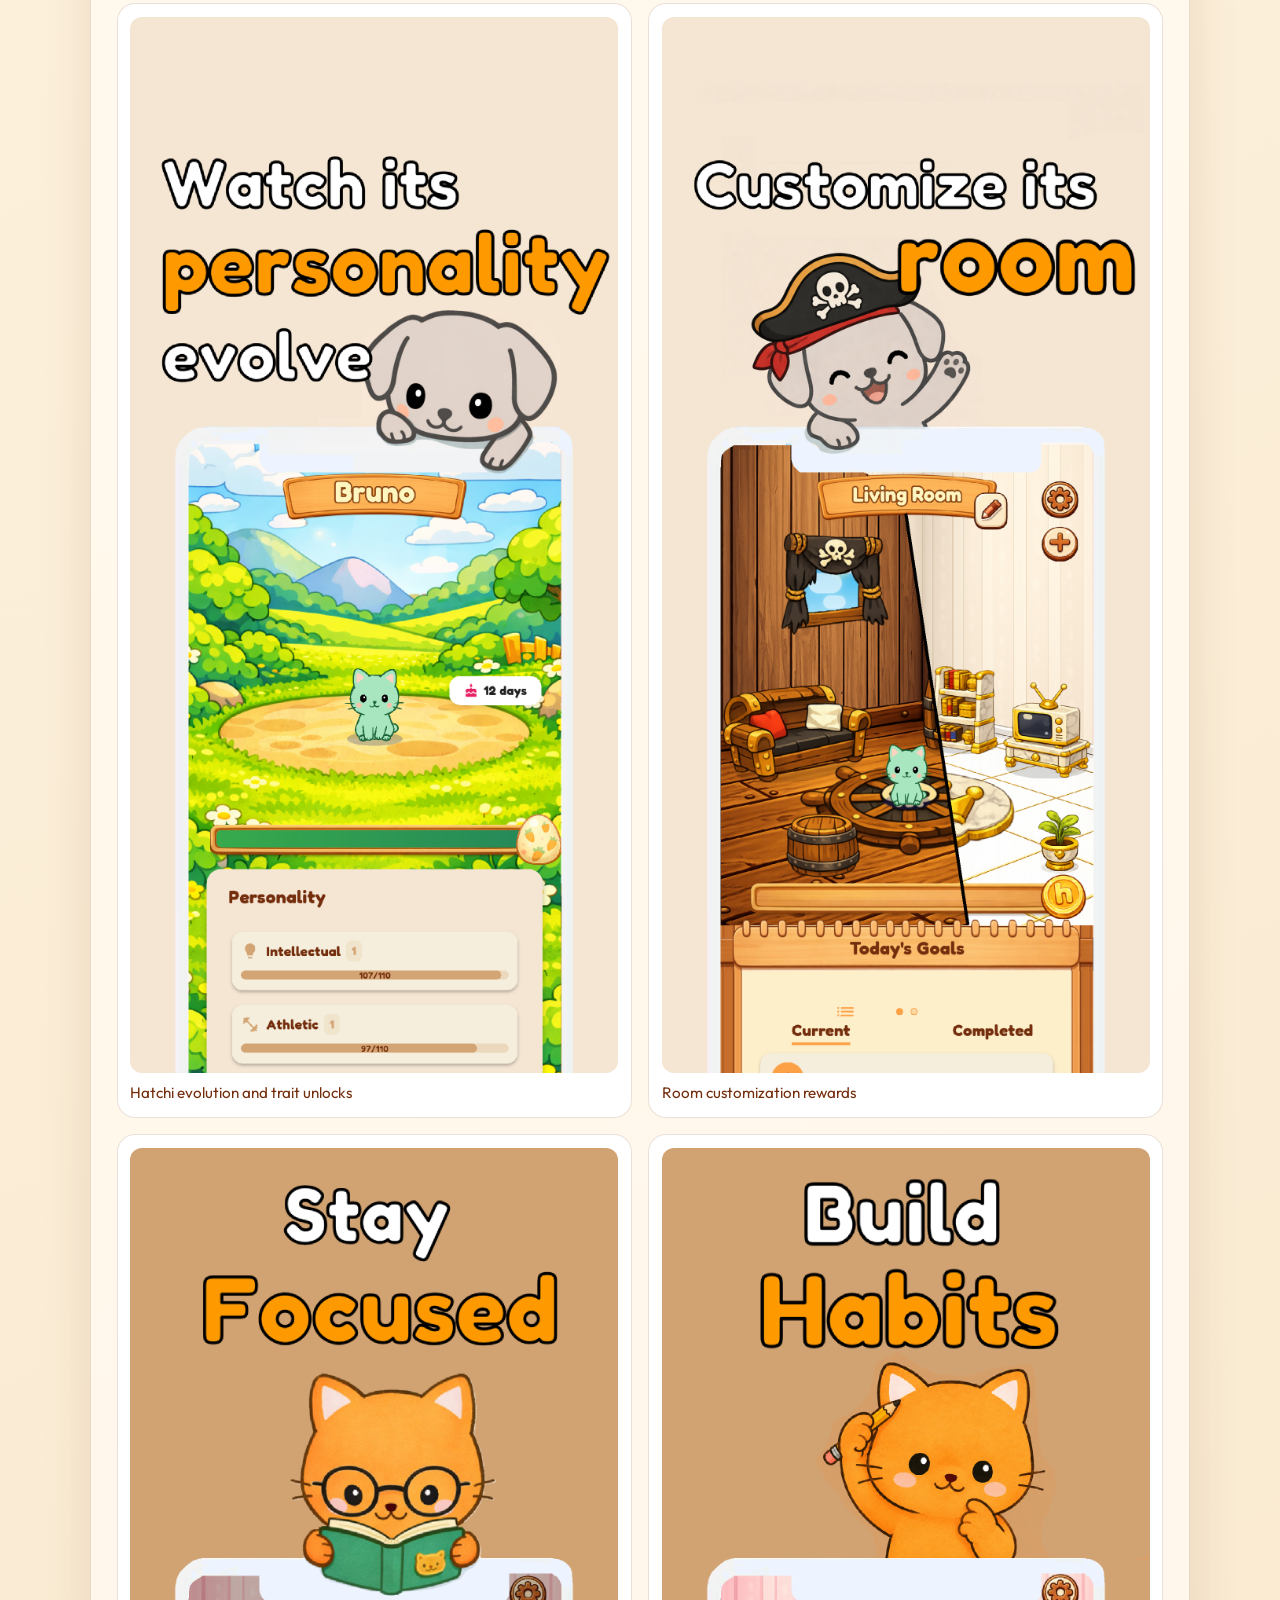
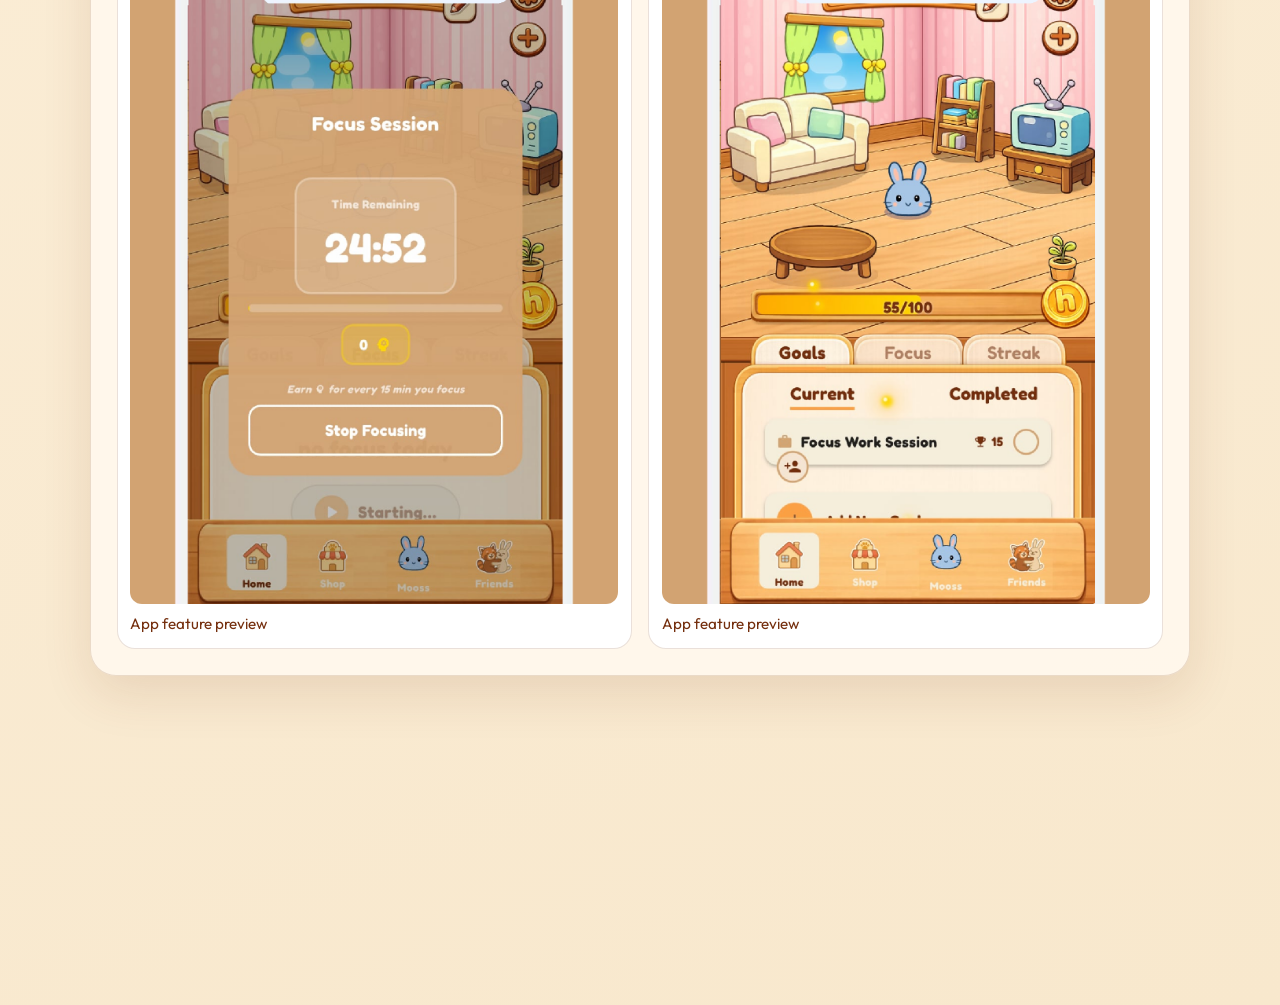
==== commit 34a586a5: "Add Discord social icon to all pages" ====
--- a/hatchi/index.html
+++ b/hatchi/index.html
@@ -40,6 +40,7 @@
         <a class="social-icon si-reddit" href="https://www.reddit.com/user/HatchiStudio/" target="_blank" rel="noopener noreferrer" aria-label="Reddit"><i class="fab fa-reddit-alien"></i></a>
         <a class="social-icon si-facebook" href="https://www.facebook.com/profile.php?id=61589714715978" target="_blank" rel="noopener noreferrer" aria-label="Facebook"><i class="fab fa-facebook-f"></i></a>
         <a class="social-icon si-x" href="https://x.com/HatchiStudioX" target="_blank" rel="noopener noreferrer" aria-label="X"><i class="fab fa-x-twitter"></i></a>
+        <a class="social-icon si-discord" href="https://discord.gg/cgWu7ruaBR" target="_blank" rel="noopener noreferrer" aria-label="Discord"><i class="fab fa-discord"></i></a>
       </div>
       <a class="nav-cta" href="#download">Download</a>
     </nav>
--- a/shared.css
+++ b/shared.css
@@ -56,6 +56,13 @@
   background: #000;
   color: #fff;
   border-color: #000;
+}
+
+.social-icon.si-discord:hover,
+.social-icon.si-discord:focus-visible {
+  background: #5865f2;
+  color: #fff;
+  border-color: #5865f2;
 }
 
 /* ── Hamburger toggle button ──────────────────────── */
